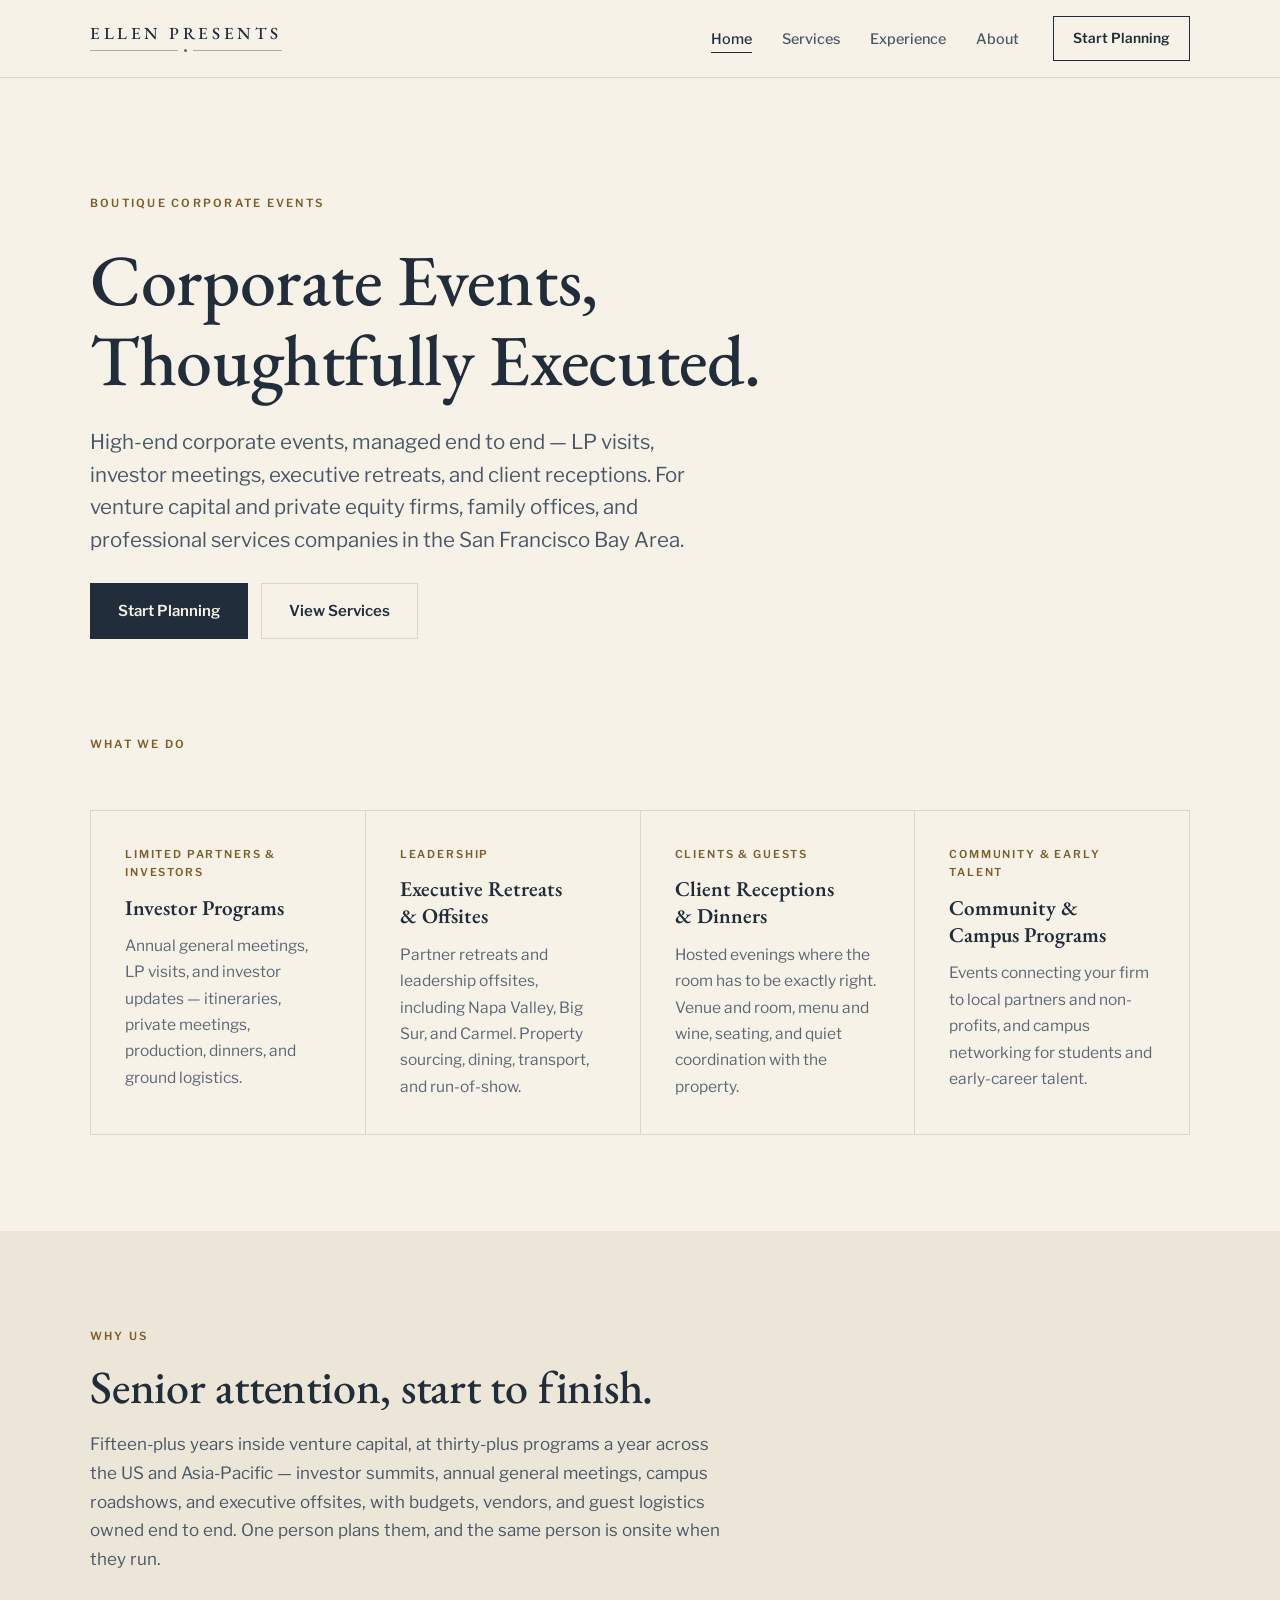
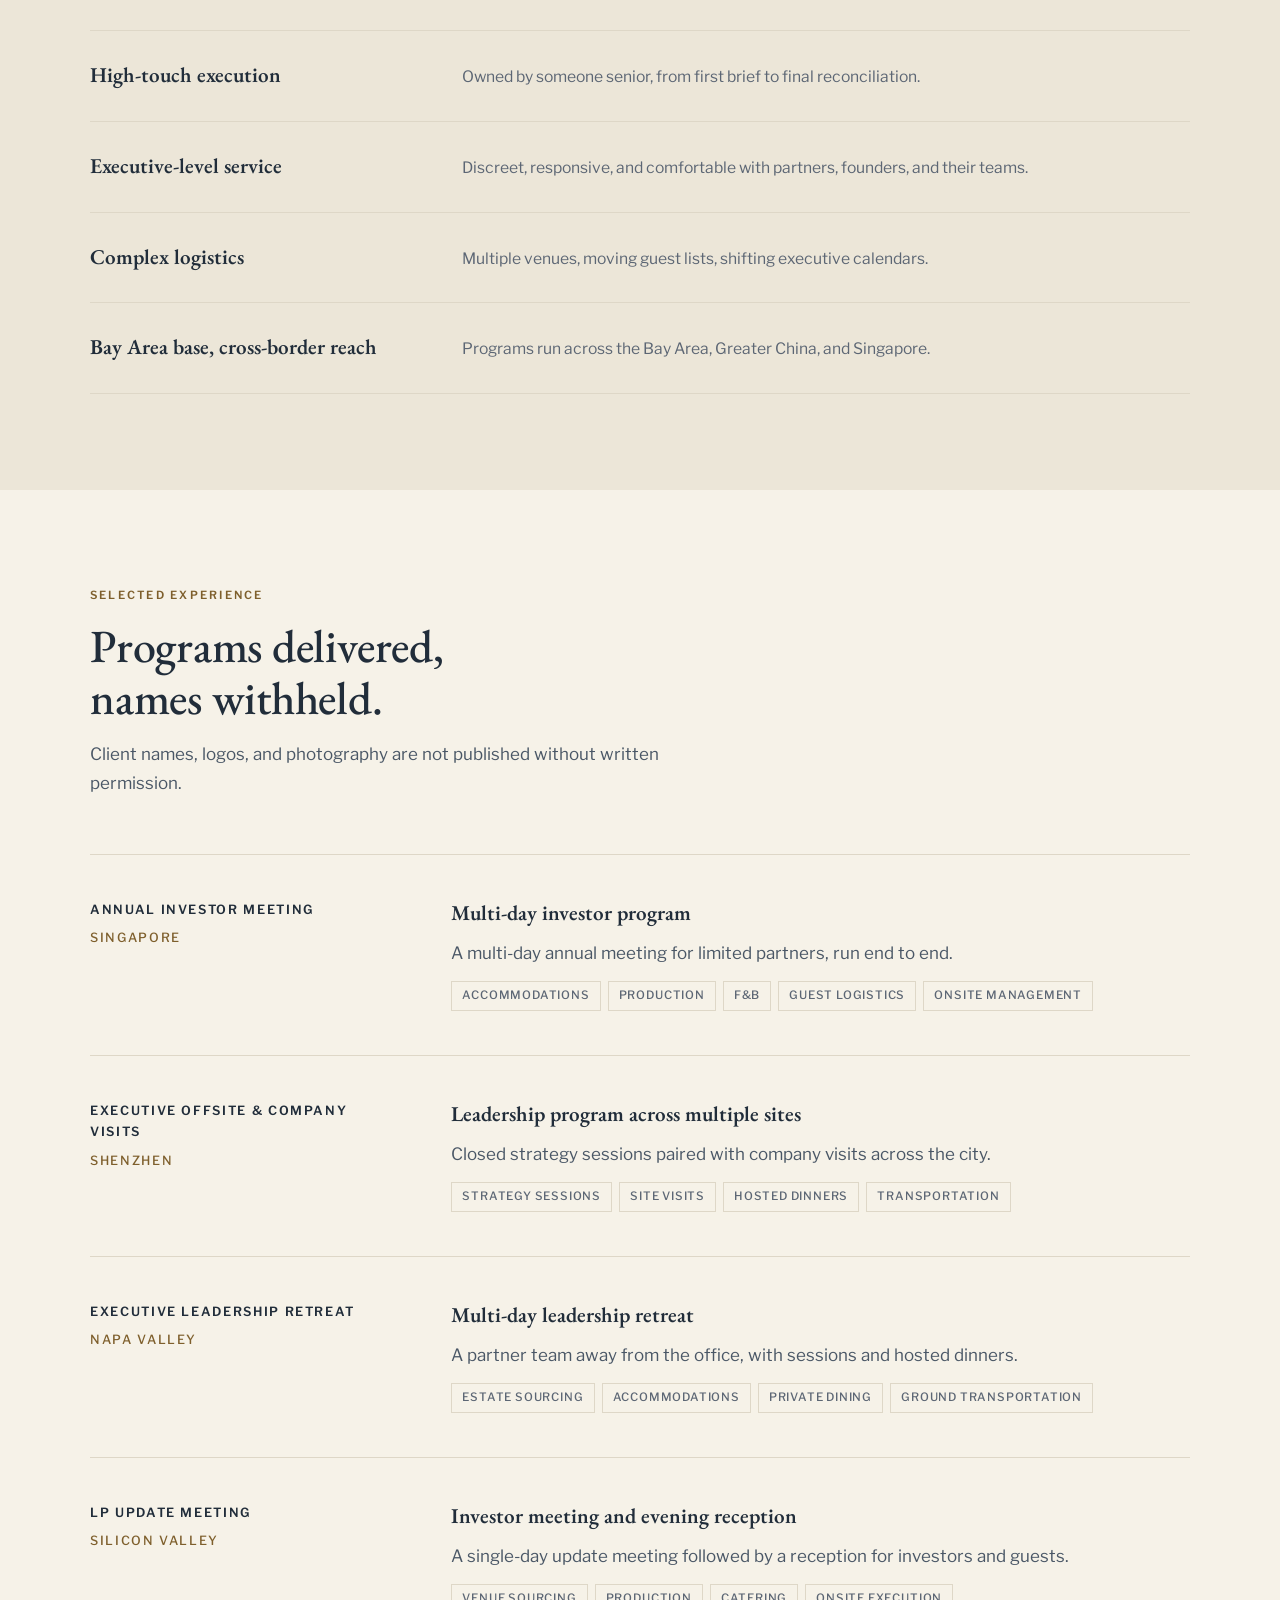
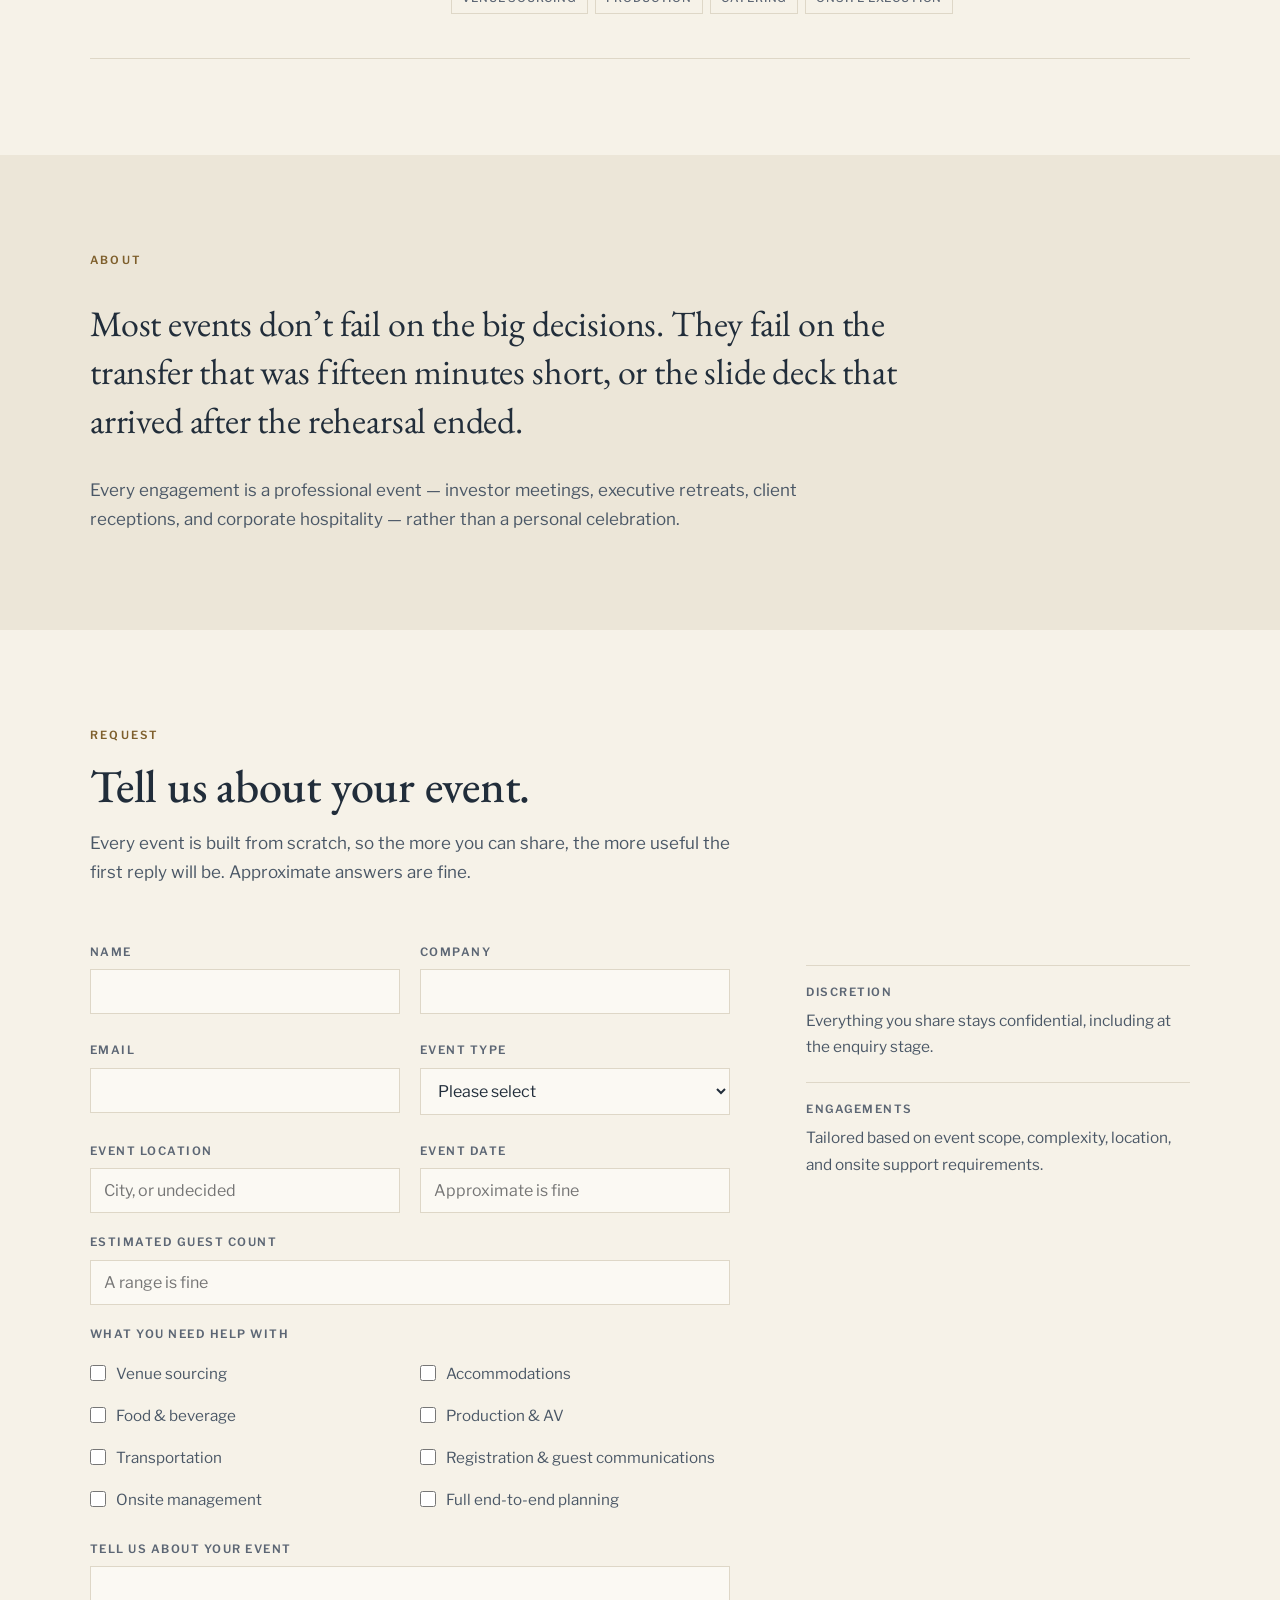
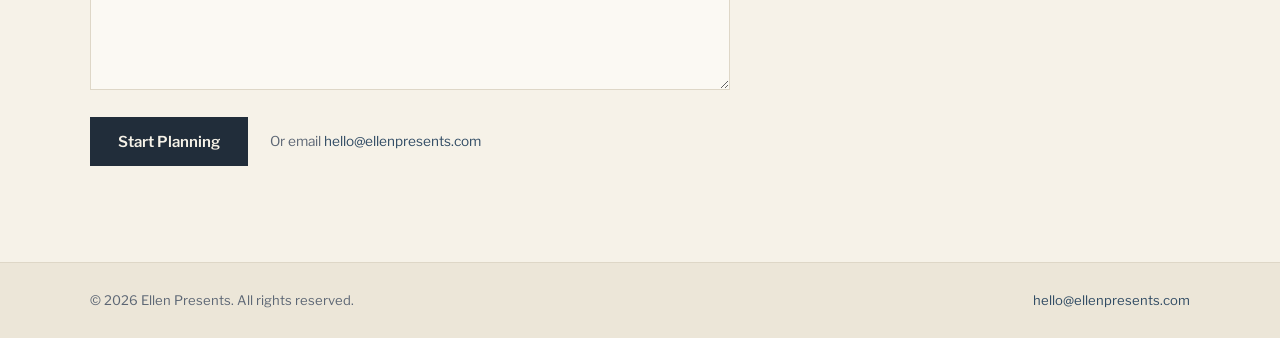
==== index.html @ f6b297d1 "Drop response time and lead time from the enquiry sidebar Both made promises about turnaround that t" ====
<!doctype html>
<html lang="en">
<head>
  <meta charset="utf-8" />
  <meta name="viewport" content="width=device-width, initial-scale=1" />
  <title>Ellen Presents — Boutique Corporate Events in the San Francisco Bay Area</title>
  <meta name="description" content="Boutique corporate event management for venture capital and private equity firms, family offices, and professional services companies in the San Francisco Bay Area. LP visits, investor meetings, executive retreats, and client receptions, managed end to end." />

  <link rel="preconnect" href="https://fonts.googleapis.com" />
  <link rel="preconnect" href="https://fonts.gstatic.com" crossorigin />
  <link rel="stylesheet" href="https://fonts.googleapis.com/css2?family=EB+Garamond:wght@400;500;600&amp;family=Libre+Franklin:wght@400;500;600&amp;display=swap" />
  <link rel="stylesheet" href="assets/css/site.css" />
</head>
<body>
  <a class="skip-link" href="#main">Skip to content</a>

  <header class="site-header">
    <nav class="site-nav" aria-label="Main">
      <a class="brand" href="#top" aria-label="Ellen Presents — top of page">
        <span class="brand-mark">Ellen Presents</span>
        <span class="brand-rule" aria-hidden="true"><i></i><b></b><i></i></span>
      </a>
      <button class="nav-toggle" type="button" aria-expanded="false" aria-controls="nav-menu">Menu</button>
      <div class="nav-menu" id="nav-menu">
        <ul class="nav-links">
          <li><a href="#top">Home</a></li>
          <li><a href="#services">Services</a></li>
          <li><a href="#experience">Experience</a></li>
          <li><a href="#about">About</a></li>
        </ul>
        <a class="nav-cta" href="#request">Start Planning</a>
      </div>
    </nav>
  </header>

  <main id="main">

    <section class="hero" id="top">
      <div class="wrap">
        <div class="hero-inner">
          <p class="eyebrow">Boutique Corporate Events</p>
          <h1><span>Corporate Events,</span><span>Thoughtfully Executed.</span></h1>
          <p class="lede">
            High-end corporate events, managed end to end &mdash; LP visits, investor
            meetings, executive retreats, and client receptions. For venture capital and
            private equity firms, family offices, and professional services companies in
            the San Francisco Bay Area.
          </p>
          <div class="btn-row">
            <a class="btn" href="#request">Start Planning</a>
            <a class="btn btn-ghost" href="#services">View Services</a>
          </div>
        </div>
      </div>
    </section>

    <section class="sec" id="services">
      <div class="wrap">
        <div class="sec-head">
          <p class="eyebrow">What We Do</p>
        </div>
        <div class="svc-grid">
          <article class="svc">
            <span class="fn">Limited Partners &amp; Investors</span>
            <h3>Investor Programs</h3>
            <p>Annual general meetings, LP visits, and investor updates &mdash; itineraries, private meetings, production, dinners, and ground logistics.</p>
          </article>
          <article class="svc">
            <span class="fn">Leadership</span>
            <h3>Executive Retreats &amp; Offsites</h3>
            <p>Partner retreats and leadership offsites, including Napa Valley, Big Sur, and Carmel. Property sourcing, dining, transport, and run-of-show.</p>
          </article>
          <article class="svc">
            <span class="fn">Clients &amp; Guests</span>
            <h3>Client Receptions &amp; Dinners</h3>
            <p>Hosted evenings where the room has to be exactly right. Venue and room, menu and wine, seating, and quiet coordination with the property.</p>
          </article>
          <article class="svc">
            <span class="fn">Community &amp; Early Talent</span>
            <h3>Community &amp; Campus Programs</h3>
            <p>Events connecting your firm to local partners and non-profits, and campus networking for students and early-career talent.</p>
          </article>
        </div>
      </div>
    </section>

    <section class="sec sec-sand2" id="why">
      <div class="wrap">
        <div class="sec-head">
          <p class="eyebrow">Why Us</p>
          <h2>Senior attention, start to finish.</h2>
          <p>
            Fifteen-plus years inside venture capital, at thirty-plus programs a year
            across the US and Asia-Pacific &mdash; investor summits, annual general
            meetings, campus roadshows, and executive offsites, with budgets, vendors,
            and guest logistics owned end to end. One person plans them, and the same
            person is onsite when they run.
          </p>
        </div>
        <div class="rows">
          <div class="row">
            <h3>High-touch execution</h3>
            <p>Owned by someone senior, from first brief to final reconciliation.</p>
          </div>
          <div class="row">
            <h3>Executive-level service</h3>
            <p>Discreet, responsive, and comfortable with partners, founders, and their teams.</p>
          </div>
          <div class="row">
            <h3>Complex logistics</h3>
            <p>Multiple venues, moving guest lists, shifting executive calendars.</p>
          </div>
          <div class="row">
            <h3>Bay Area base, cross-border reach</h3>
            <p>Programs run across the Bay Area, Greater China, and Singapore.</p>
          </div>
        </div>
      </div>
    </section>

    <section class="sec" id="experience">
      <div class="wrap">
        <div class="sec-head">
          <p class="eyebrow">Selected Experience</p>
          <h2>Programs delivered, names withheld.</h2>
          <p>Client names, logos, and photography are not published without written permission.</p>
        </div>
        <div class="cases">
          <article class="case">
            <div class="case-meta"><b>Annual Investor Meeting</b><span>Singapore</span></div>
            <div class="case-body">
              <h3>Multi-day investor program</h3>
              <p>A multi-day annual meeting for limited partners, run end to end.</p>
              <div class="tags">
                <span>Accommodations</span><span>Production</span><span>F&amp;B</span><span>Guest Logistics</span><span>Onsite Management</span>
              </div>
            </div>
          </article>
          <article class="case">
            <div class="case-meta"><b>Executive Offsite &amp; Company Visits</b><span>Shenzhen</span></div>
            <div class="case-body">
              <h3>Leadership program across multiple sites</h3>
              <p>Closed strategy sessions paired with company visits across the city.</p>
              <div class="tags">
                <span>Strategy Sessions</span><span>Site Visits</span><span>Hosted Dinners</span><span>Transportation</span>
              </div>
            </div>
          </article>
          <article class="case">
            <div class="case-meta"><b>Executive Leadership Retreat</b><span>Napa Valley</span></div>
            <div class="case-body">
              <h3>Multi-day leadership retreat</h3>
              <p>A partner team away from the office, with sessions and hosted dinners.</p>
              <div class="tags">
                <span>Estate Sourcing</span><span>Accommodations</span><span>Private Dining</span><span>Ground Transportation</span>
              </div>
            </div>
          </article>
          <article class="case">
            <div class="case-meta"><b>LP Update Meeting</b><span>Silicon Valley</span></div>
            <div class="case-body">
              <h3>Investor meeting and evening reception</h3>
              <p>A single-day update meeting followed by a reception for investors and guests.</p>
              <div class="tags">
                <span>Venue Sourcing</span><span>Production</span><span>Catering</span><span>Onsite Execution</span>
              </div>
            </div>
          </article>
        </div>
      </div>
    </section>

    <section class="sec sec-sand2" id="about">
      <div class="wrap stack" style="gap: 30px;">
        <p class="eyebrow">About</p>
        <p class="pull">
          Most events don&rsquo;t fail on the big decisions. They fail on the transfer that
          was fifteen minutes short, or the slide deck that arrived after the rehearsal ended.
        </p>
        <p class="measure">
          Every engagement is a professional event &mdash; investor meetings, executive
          retreats, client receptions, and corporate hospitality &mdash; rather than a
          personal celebration.
        </p>
      </div>
    </section>

    <section class="sec" id="request">
      <div class="wrap">
        <div class="sec-head">
          <p class="eyebrow">Request</p>
          <h2>Tell us about your event.</h2>
          <p>
            Every event is built from scratch, so the more you can share, the more useful
            the first reply will be. Approximate answers are fine.
          </p>
        </div>
        <div class="form-shell">
          <form id="enquiryForm" novalidate>
            <div class="form-grid">
              <div class="field">
                <label for="name">Name</label>
                <input id="name" name="name" type="text" autocomplete="name" required aria-describedby="err-name" />
                <div class="field-error" id="err-name" data-for="name"></div>
              </div>
              <div class="field">
                <label for="company">Company</label>
                <input id="company" name="company" type="text" autocomplete="organization" />
              </div>
              <div class="field">
                <label for="email">Email</label>
                <input id="email" name="email" type="email" autocomplete="email" required aria-describedby="err-email" />
                <div class="field-error" id="err-email" data-for="email"></div>
              </div>
              <div class="field">
                <label for="eventType">Event type</label>
                <select id="eventType" name="eventType" required aria-describedby="err-eventType">
                  <option value="">Please select</option>
                  <option>Investor program (AGM, LP visit, investor update)</option>
                  <option>Executive retreat or offsite</option>
                  <option>Client reception or dinner</option>
                  <option>Community or campus program</option>
                  <option>Something else</option>
                </select>
                <div class="field-error" id="err-eventType" data-for="eventType"></div>
              </div>
              <div class="field">
                <label for="location">Event location</label>
                <input id="location" name="location" type="text" placeholder="City, or undecided" />
              </div>
              <div class="field">
                <label for="date">Event date</label>
                <input id="date" name="date" type="text" placeholder="Approximate is fine" />
              </div>
              <div class="field full">
                <label for="guests">Estimated guest count</label>
                <input id="guests" name="guests" type="text" placeholder="A range is fine" />
              </div>
              <fieldset class="field full scope">
                <legend>What you need help with</legend>
                <div class="check-grid">
                  <label class="check"><input type="checkbox" name="scope" value="Venue sourcing" /><span>Venue sourcing</span></label>
                  <label class="check"><input type="checkbox" name="scope" value="Accommodations" /><span>Accommodations</span></label>
                  <label class="check"><input type="checkbox" name="scope" value="Food &amp; beverage" /><span>Food &amp; beverage</span></label>
                  <label class="check"><input type="checkbox" name="scope" value="Production &amp; AV" /><span>Production &amp; AV</span></label>
                  <label class="check"><input type="checkbox" name="scope" value="Transportation" /><span>Transportation</span></label>
                  <label class="check"><input type="checkbox" name="scope" value="Registration &amp; guest communications" /><span>Registration &amp; guest communications</span></label>
                  <label class="check"><input type="checkbox" name="scope" value="Onsite management" /><span>Onsite management</span></label>
                  <label class="check"><input type="checkbox" name="scope" value="Full end-to-end planning" /><span>Full end-to-end planning</span></label>
                </div>
              </fieldset>
              <div class="field full">
                <label for="message">Tell us about your event</label>
                <textarea id="message" name="message" required aria-describedby="err-message"></textarea>
                <div class="field-error" id="err-message" data-for="message"></div>
              </div>
              <div class="form-status" id="formStatus" hidden></div>
              <div class="form-foot">
                <button class="btn" type="submit">Start Planning</button>
                <p>Or email <a href="mailto:hello@ellenpresents.com">hello@ellenpresents.com</a></p>
              </div>
            </div>
          </form>

          <aside class="aside">
            <dl>
              <dt>Discretion</dt>
              <dd>Everything you share stays confidential, including at the enquiry stage.</dd>
              <dt>Engagements</dt>
              <dd>Tailored based on event scope, complexity, location, and onsite support requirements.</dd>
            </dl>
          </aside>
        </div>
      </div>
    </section>

  </main>

  <footer class="site-footer">
    <div class="wrap">
      <div class="foot-bot">
        <span>&copy; <span id="year">2026</span> Ellen Presents. All rights reserved.</span>
        <span><a href="mailto:hello@ellenpresents.com">hello@ellenpresents.com</a></span>
      </div>
    </div>
  </footer>

  <script src="assets/js/site.js"></script>
</body>
</html>
---- assets/css/site.css ----
/* ======================================================================
   Ellen Presents — shared stylesheet
   Loaded by every page. Dependency-free apart from the Google Fonts link
   in each page's <head>.
   ====================================================================== */
:root {
  --sand:    #f6f2e8;
  --sand-2:  #ece6d8;
  --line:    #ded7c7;
  --paper:   #fbf9f3;
  --ink:     #212d3a;
  --umber:   #4a5766;
  --muted:   #5c6674;
  --accent:  #2f4a63;
  --accent-2:#46647f;
  --brass:   #7e5f2c;
  --brass-lift: #c9a96a;

  --header-bg:    rgba(246, 242, 232, 0.94);
  --on-ink-soft:  rgba(251, 249, 243, 0.74);
  --on-ink-faint: rgba(251, 249, 243, 0.32);
  --on-ink-rule:  rgba(251, 249, 243, 0.28);
  --focus-ring:   rgba(47, 74, 99, 0.17);
  --pill-shadow:  rgba(33, 45, 58, 0.26);

  --display: "EB Garamond", Georgia, "Palatino Linotype", "Book Antiqua", serif;
  --sans: "Libre Franklin", -apple-system, BlinkMacSystemFont, "Segoe UI", Helvetica, Arial, sans-serif;

  --maxw: 1180px;
  --measure: 66ch;
  --ease: cubic-bezier(0.22, 0.61, 0.24, 1);
}

*, *::before, *::after { box-sizing: border-box; }

html { scroll-behavior: smooth; }
@media (prefers-reduced-motion: reduce) { html { scroll-behavior: auto; } }
/* Clears the sticky header when a nav link jumps to a section. */
section[id] { scroll-margin-top: 84px; }
@media (max-width: 720px) { section[id] { scroll-margin-top: 72px; } }

body {
  margin: 0;
  background: var(--sand);
  color: var(--umber);
  font-family: var(--sans);
  font-size: 17px;
  line-height: 1.7;
  -webkit-font-smoothing: antialiased;
  -moz-osx-font-smoothing: grayscale;
}

h1, h2, h3, h4 {
  font-family: var(--display);
  font-weight: 400;
  color: var(--ink);
  margin: 0;
  text-wrap: balance;
  line-height: 1.12;
  letter-spacing: -0.005em;
}
h1 { font-size: clamp(2.7rem, 6vw, 4.5rem); font-weight: 500; }
h2 { font-size: clamp(1.95rem, 3.6vw, 2.9rem); font-weight: 500; }
h3 { font-size: 1.32rem; font-weight: 600; letter-spacing: 0; line-height: 1.3; }

p { margin: 0; }
a { color: var(--accent); text-decoration: none; }
a:hover { color: var(--accent-2); }

:focus-visible { outline: 2px solid var(--accent); outline-offset: 3px; }

.skip-link {
  position: absolute;
  left: -9999px;
  top: 0;
  z-index: 200;
  background: var(--ink);
  color: var(--paper);
  padding: 12px 18px;
  font-size: 0.9rem;
  font-weight: 600;
}
.skip-link:focus { left: 12px; top: 12px; color: var(--paper); }

.wrap {
  max-width: var(--maxw);
  margin: 0 auto;
  padding: 0 clamp(20px, 4vw, 40px);
}
.stack { display: flex; flex-direction: column; }
.measure { max-width: var(--measure); }

.eyebrow {
  font-family: var(--sans);
  font-size: 0.7rem;
  font-weight: 600;
  letter-spacing: 0.2em;
  text-transform: uppercase;
  color: var(--brass);
}
.lede {
  font-size: clamp(1.08rem, 1.6vw, 1.32rem);
  line-height: 1.6;
  color: var(--umber);
}

/* ---------------------------------------------------------- Header */
.site-header {
  position: sticky;
  top: 0;
  z-index: 60;
  background: var(--header-bg);
  backdrop-filter: blur(12px) saturate(1.3);
  border-bottom: 1px solid var(--line);
}
.site-nav {
  max-width: var(--maxw);
  margin: 0 auto;
  padding: 16px clamp(20px, 4vw, 40px);
  display: flex;
  align-items: center;
  justify-content: space-between;
  gap: 24px;
}
/* Wordmark lockup — the type half of the logo. Swap in the full monogram
   artwork by replacing the two spans with an <img>/<svg>; the sizing here
   is what the header expects. */
.brand { display: flex; flex-direction: column; align-items: stretch; gap: 7px; color: var(--ink); }
.brand:hover { color: var(--ink); }
.brand-mark {
  font-family: var(--display);
  font-size: 1.06rem;
  font-weight: 500;
  letter-spacing: 0.21em;
  text-transform: uppercase;
  line-height: 1;
  white-space: nowrap;
}
.brand-rule { display: flex; align-items: center; gap: 6px; }
.brand-rule i { flex: 1; height: 1px; background: var(--muted); opacity: 0.5; }
.brand-rule b { width: 3px; height: 3px; border-radius: 50%; background: var(--muted); }

.nav-menu { display: flex; align-items: center; gap: clamp(18px, 3vw, 34px); }
.nav-links { display: flex; align-items: center; gap: clamp(14px, 2.4vw, 30px); list-style: none; margin: 0; padding: 0; }
.nav-links a {
  font-family: var(--sans);
  font-size: 0.9rem;
  font-weight: 500;
  color: var(--umber);
  background: none;
  border: 0;
  border-bottom: 1px solid transparent;
  padding: 4px 0;
  cursor: pointer;
}
.nav-links a:hover { color: var(--ink); border-bottom-color: var(--brass); }
.nav-links a[aria-current] { color: var(--ink); border-bottom-color: var(--ink); }

.nav-cta {
  font-family: var(--sans);
  font-size: 0.86rem;
  font-weight: 600;
  padding: 10px 19px;
  border: 1px solid var(--ink);
  color: var(--ink);
  background: none;
  cursor: pointer;
  transition: background 0.2s var(--ease), color 0.2s var(--ease);
}
.nav-cta:hover { background: var(--ink); color: var(--sand); }
.nav-cta[aria-current] { background: var(--ink); color: var(--sand); }

.nav-toggle {
  display: none;
  font-family: var(--sans);
  font-size: 0.78rem;
  font-weight: 600;
  letter-spacing: 0.1em;
  text-transform: uppercase;
  color: var(--ink);
  background: none;
  border: 1px solid var(--line);
  padding: 9px 13px;
  cursor: pointer;
}

/* ---------------------------------------------------------- Buttons */
.btn {
  display: inline-flex;
  align-items: center;
  gap: 9px;
  font-family: var(--sans);
  font-size: 0.94rem;
  font-weight: 600;
  padding: 14px 27px;
  border: 1px solid var(--ink);
  background: var(--ink);
  color: var(--sand);
  cursor: pointer;
  transition: background 0.2s var(--ease), border-color 0.2s var(--ease), color 0.2s var(--ease);
}
.btn:hover { background: var(--accent); border-color: var(--accent); color: var(--paper); }
.btn-ghost { background: none; color: var(--ink); border-color: var(--line); }
.btn-ghost:hover { background: none; color: var(--accent); border-color: var(--accent); }
.btn-row { display: flex; flex-wrap: wrap; gap: 13px; }

.arrow {
  display: inline-flex;
  align-items: center;
  gap: 8px;
  font-size: 0.84rem;
  font-weight: 600;
  letter-spacing: 0.1em;
  text-transform: uppercase;
  color: var(--accent);
  background: none;
  border: 0;
  padding: 0;
  cursor: pointer;
  font-family: var(--sans);
}
.arrow i { font-style: normal; transition: transform 0.2s var(--ease); }
.arrow:hover i { transform: translateX(5px); }

/* ---------------------------------------------------------- Sections */
.sec { padding: clamp(58px, 7.5vw, 104px) 0; }
.sec-sand2 { background: var(--sand-2); }
.sec-ink { background: var(--ink); }
.sec-ink h2, .sec-ink h3 { color: var(--paper); }
.sec-ink p { color: var(--on-ink-soft); }
.sec-ink .eyebrow { color: var(--brass-lift); }
.sec-ink .btn { background: var(--paper); border-color: var(--paper); color: var(--ink); }
.sec-ink .btn:hover { background: var(--brass-lift); border-color: var(--brass-lift); }
.sec-ink .btn-ghost { background: none; color: var(--paper); border-color: var(--on-ink-faint); }
.sec-ink .btn-ghost:hover { border-color: var(--paper); color: var(--paper); }

.narrow { display: flex; flex-direction: column; gap: 22px; max-width: 640px; }

.sec-head { display: flex; flex-direction: column; gap: 16px; max-width: 640px; margin-bottom: clamp(34px, 4.5vw, 56px); }

/* ---------------------------------------------------------- Hero */
.hero { padding: clamp(60px, 9vw, 122px) 0 0; }
.hero-inner { display: flex; flex-direction: column; gap: 26px; max-width: 880px; }
.hero h1 span { display: block; }
.hero .lede { max-width: 620px; }

/* ---------------------------------------------------------- Services */
.svc-grid {
  display: grid;
  grid-template-columns: repeat(auto-fit, minmax(268px, 1fr));
  border-top: 1px solid var(--line);
  border-left: 1px solid var(--line);
}
.svc {
  border-right: 1px solid var(--line);
  border-bottom: 1px solid var(--line);
  padding: clamp(24px, 3vw, 34px);
  display: flex;
  flex-direction: column;
  gap: 12px;
  transition: background 0.25s var(--ease);
}
.svc:hover { background: var(--paper); }
/* The tag names the internal function the event serves — it carries
   information, which a decorative 01/02/03 would not. */
.svc .fn {
  font-size: 0.68rem;
  font-weight: 600;
  letter-spacing: 0.17em;
  text-transform: uppercase;
  color: var(--brass);
}
.svc p { font-size: 0.97rem; color: var(--muted); }

/* ---------------------------------------------------------- Value rows */
.rows { border-top: 1px solid var(--line); }
.row {
  display: grid;
  grid-template-columns: minmax(0, 0.44fr) minmax(0, 1fr);
  gap: clamp(14px, 4vw, 54px);
  padding: clamp(22px, 3vw, 30px) 0;
  border-bottom: 1px solid var(--line);
  align-items: baseline;
}
.row p { font-size: 0.98rem; color: var(--muted); }

/* ---------------------------------------------------------- Cases */
.cases { border-top: 1px solid var(--line); }
.case {
  display: grid;
  grid-template-columns: minmax(0, 0.42fr) minmax(0, 1fr);
  gap: clamp(16px, 4vw, 54px);
  padding: clamp(26px, 3.6vw, 44px) 0;
  border-bottom: 1px solid var(--line);
}
.case-meta { display: flex; flex-direction: column; gap: 7px; }
.case-meta b {
  font-family: var(--sans);
  font-size: 0.79rem;
  font-weight: 600;
  letter-spacing: 0.13em;
  text-transform: uppercase;
  color: var(--ink);
}
.case-meta span {
  font-size: 0.79rem;
  font-weight: 500;
  letter-spacing: 0.13em;
  text-transform: uppercase;
  color: var(--brass);
}
.case-body { display: flex; flex-direction: column; gap: 13px; }
.tags { display: flex; flex-wrap: wrap; gap: 7px; }
.tags span {
  font-size: 0.72rem;
  font-weight: 500;
  letter-spacing: 0.07em;
  text-transform: uppercase;
  color: var(--muted);
  border: 1px solid var(--line);
  padding: 4px 10px;
}

.note {
  border-left: 2px solid var(--brass);
  padding: 4px 0 4px 20px;
  font-size: 0.97rem;
  color: var(--muted);
  max-width: var(--measure);
}

.pull {
  font-family: var(--display);
  font-size: clamp(1.5rem, 3vw, 2.25rem);
  line-height: 1.36;
  letter-spacing: -0.005em;
  color: var(--ink);
  max-width: 860px;
}

/* ---------------------------------------------------------- Form */
.form-shell {
  display: grid;
  grid-template-columns: minmax(0, 1.25fr) minmax(0, 0.75fr);
  gap: clamp(34px, 6vw, 78px);
  align-items: start;
}
.form-grid { display: grid; grid-template-columns: repeat(2, minmax(0, 1fr)); gap: 20px; }
.field { display: flex; flex-direction: column; gap: 7px; }
.field.full { grid-column: 1 / -1; }
label {
  font-size: 0.72rem;
  font-weight: 600;
  letter-spacing: 0.13em;
  text-transform: uppercase;
  color: var(--muted);
}
input, select, textarea {
  font-family: var(--sans);
  font-size: 1rem;
  color: var(--ink);
  background: var(--paper);
  border: 1px solid var(--line);
  padding: 12px 13px;
  width: 100%;
  transition: border-color 0.2s var(--ease), box-shadow 0.2s var(--ease);
}
input:hover, select:hover, textarea:hover { border-color: var(--muted); }
input:focus, select:focus, textarea:focus {
  outline: none;
  border-color: var(--accent);
  box-shadow: 0 0 0 3px var(--focus-ring);
}
textarea { resize: vertical; min-height: 124px; }
.scope { border: 0; padding: 0; margin: 0; min-width: 0; }
.scope legend {
  padding: 0;
  font-size: 0.72rem;
  font-weight: 600;
  letter-spacing: 0.13em;
  text-transform: uppercase;
  color: var(--muted);
  margin-bottom: 10px;
}
.check-grid {
  display: grid;
  grid-template-columns: repeat(auto-fit, minmax(220px, 1fr));
  gap: 2px 20px;
}
.check {
  display: flex;
  align-items: flex-start;
  gap: 10px;
  padding: 7px 0;
  font-size: 0.95rem;
  font-weight: 400;
  letter-spacing: 0;
  text-transform: none;
  color: var(--umber);
  cursor: pointer;
}
.check input {
  width: 16px;
  height: 16px;
  margin: 4px 0 0;
  flex: none;
  accent-color: var(--accent);
  cursor: pointer;
}
.check:hover { color: var(--ink); }

.form-foot { grid-column: 1 / -1; display: flex; flex-wrap: wrap; align-items: center; gap: 16px 22px; }
.form-foot p { font-size: 0.85rem; color: var(--muted); }
.form-status {
  grid-column: 1 / -1;
  border-left: 2px solid var(--accent);
  transition: border-color 0.2s var(--ease);
  background: var(--sand-2);
  padding: 14px 17px;
  font-size: 0.93rem;
  color: var(--umber);
}
.field-error {
  font-size: 0.82rem;
  font-weight: 400;
  letter-spacing: 0;
  text-transform: none;
  color: #8c2f22;
  min-height: 0;
}
input[aria-invalid="true"], select[aria-invalid="true"], textarea[aria-invalid="true"] {
  border-color: #8c2f22;
}

.form-status.is-error { border-left-color: var(--brass); }

.aside dl { margin: 0; display: flex; flex-direction: column; }
.aside dt {
  font-size: 0.71rem;
  font-weight: 600;
  letter-spacing: 0.13em;
  text-transform: uppercase;
  color: var(--muted);
  border-top: 1px solid var(--line);
  padding-top: 17px;
  margin-top: 22px;
}
.aside dd { margin: 6px 0 0; font-size: 0.96rem; color: var(--umber); }

/* ---------------------------------------------------------- Footer */
.site-footer { background: var(--sand-2); border-top: 1px solid var(--line); }
.foot-bot {
  padding: 26px 0;
  display: flex;
  flex-wrap: wrap;
  justify-content: space-between;
  gap: 10px;
  font-size: 0.82rem;
  color: var(--muted);
}

/* ---------------------------------------------------------- Responsive */
@media (max-width: 900px) {
  .form-shell, .row, .case { grid-template-columns: 1fr; }
  .row, .case { gap: 12px; }
}
@media (max-width: 720px) {
  body { font-size: 16.5px; }
  .site-nav { flex-wrap: wrap; }
  .nav-toggle { display: block; }
  .nav-menu {
    display: none;
    order: 3;
    width: 100%;
    flex-direction: column;
    align-items: flex-start;
    gap: 0;
    margin-top: 12px;
    border-top: 1px solid var(--line);
  }
  .nav-menu.is-open { display: flex; }
  .nav-links { flex-direction: column; align-items: stretch; gap: 0; width: 100%; }
  .nav-links li { border-bottom: 1px solid var(--line); }
  .nav-links a { display: block; width: 100%; padding: 13px 0; border-bottom: 0; }
  .nav-cta { margin: 16px 0; }
  .form-grid { grid-template-columns: 1fr; }
}
@media (max-width: 520px) {
  .btn { width: 100%; justify-content: center; }
}
@media (prefers-reduced-motion: reduce) {
  *, *::before, *::after { transition-duration: 0.01ms !important; }
}
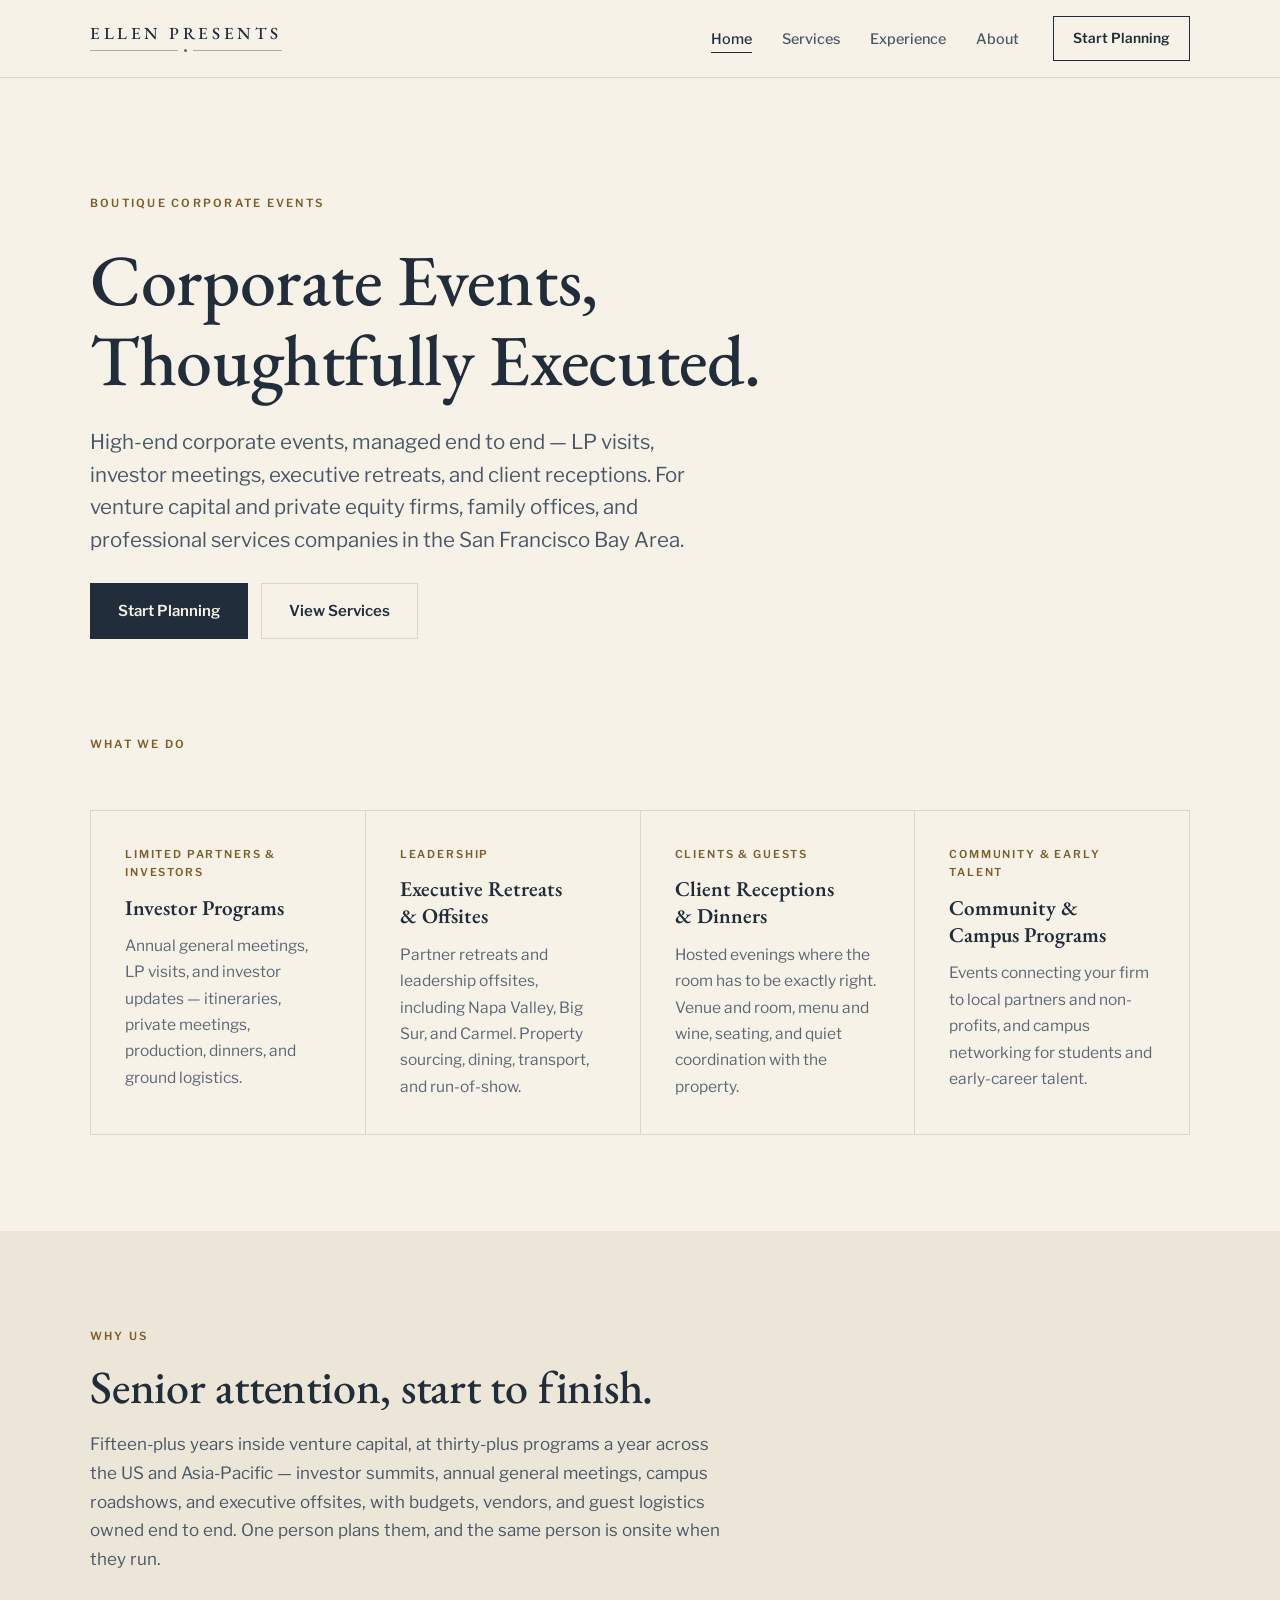
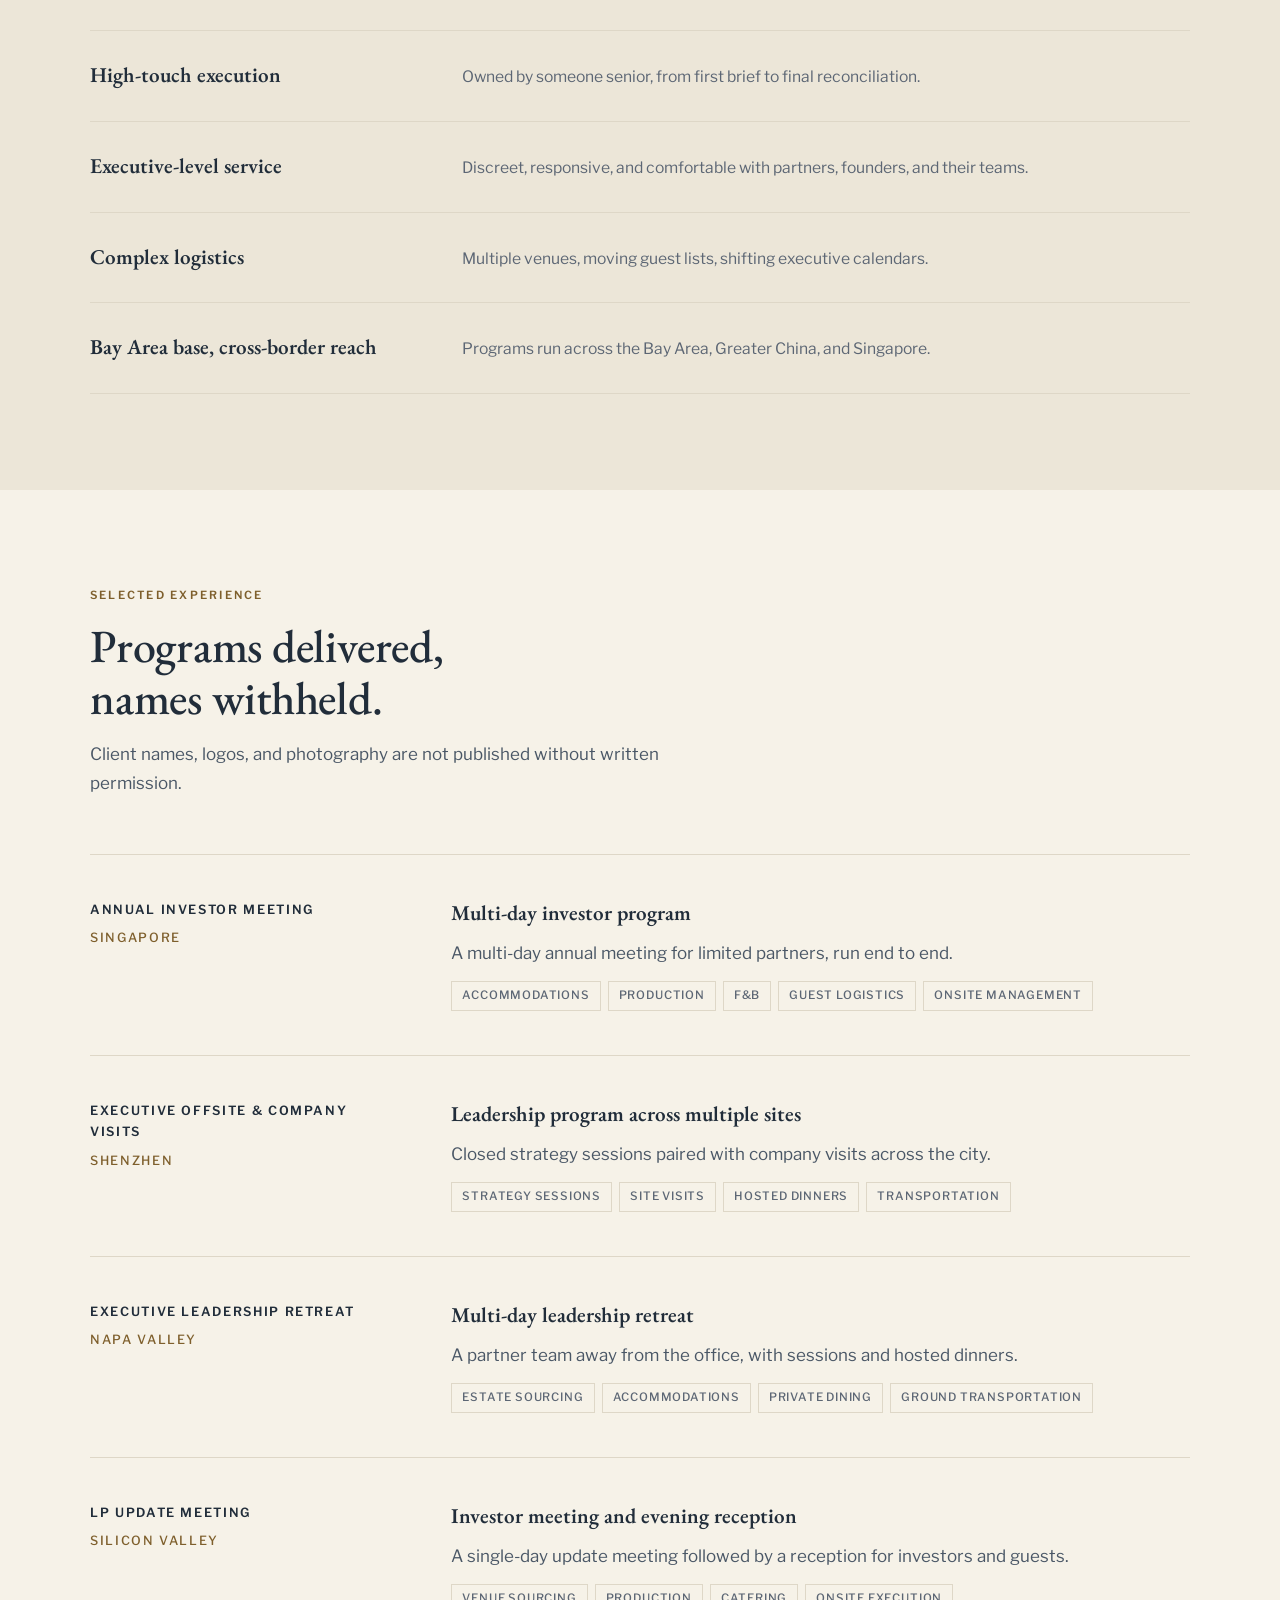
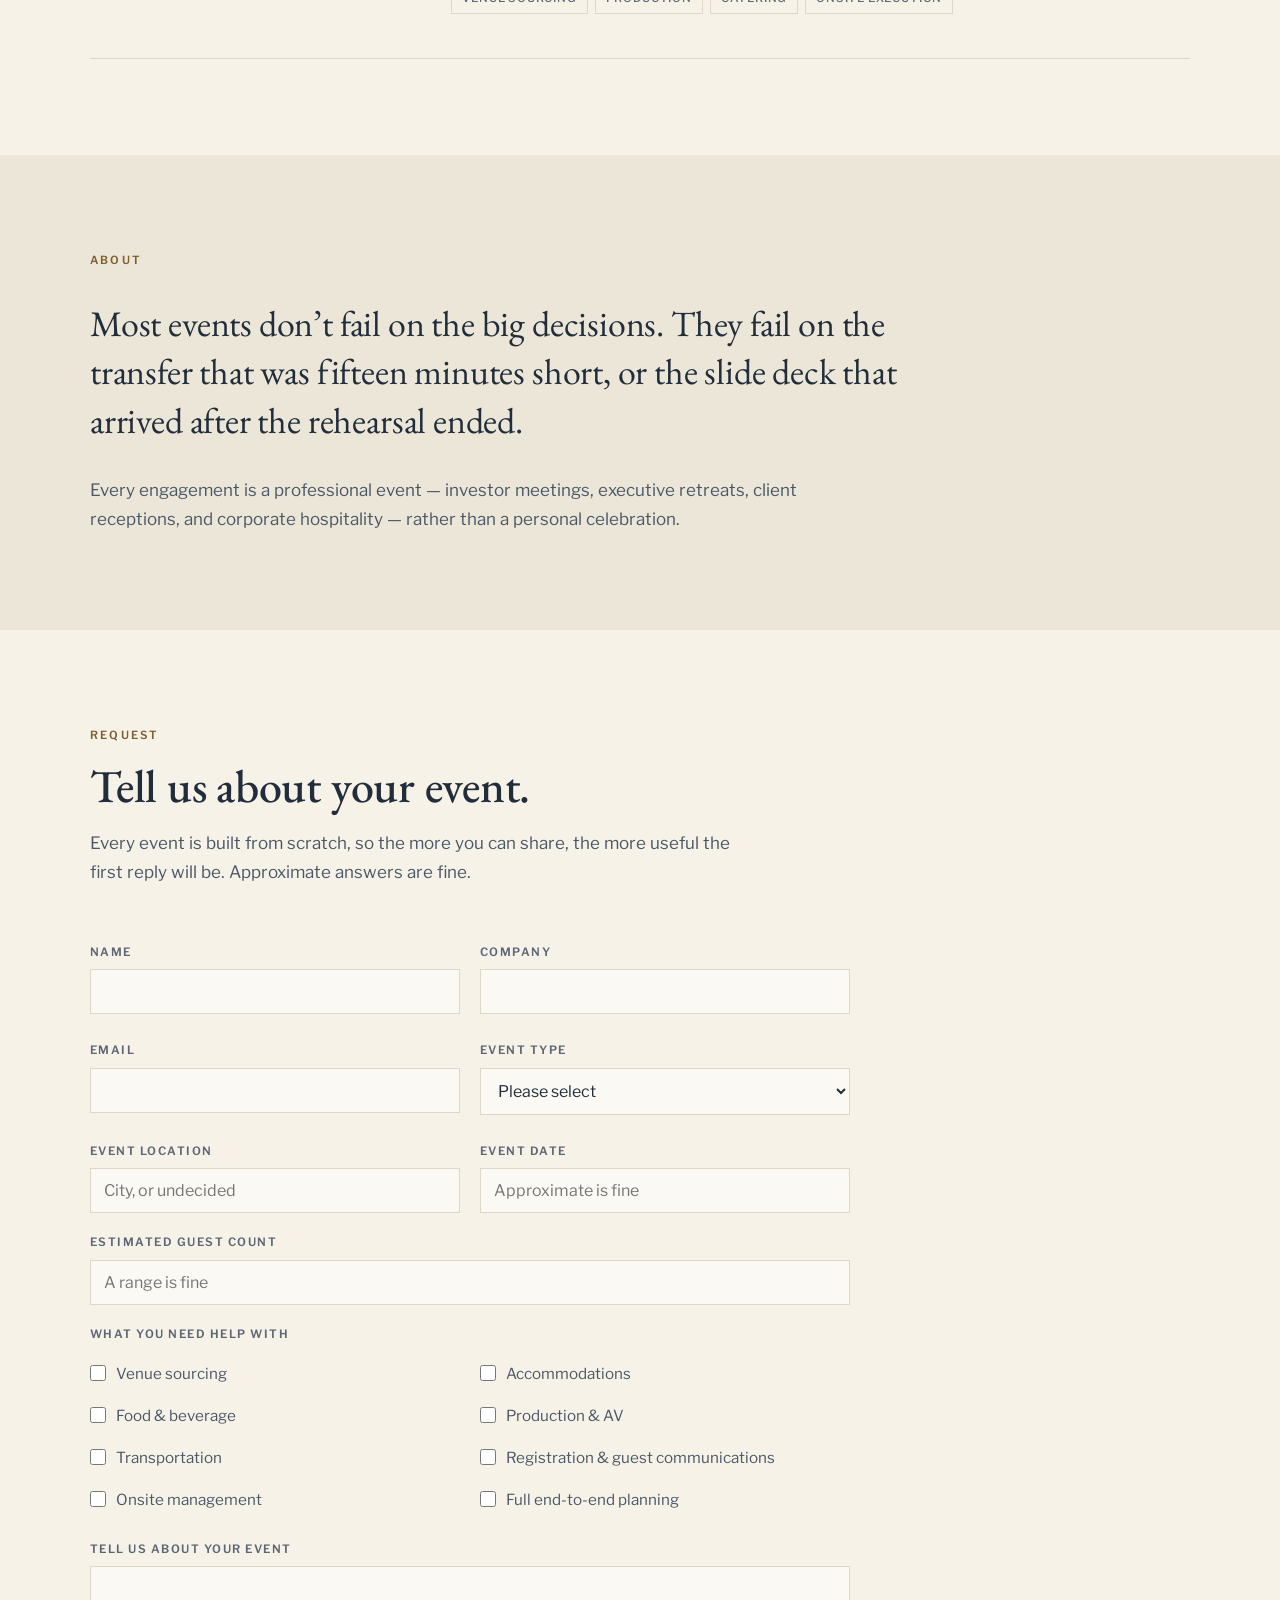
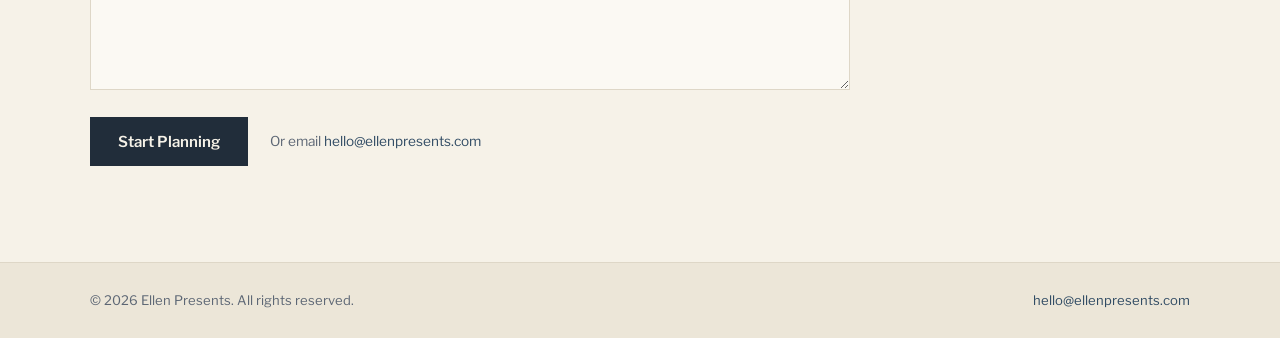
==== commit 717fe30f: "Remove the enquiry form sidebar Discretion and Engagements were the last two entries; with them gone" ====
--- a/index.html
+++ b/index.html
@@ -262,14 +262,6 @@
             </div>
           </form>
 
-          <aside class="aside">
-            <dl>
-              <dt>Discretion</dt>
-              <dd>Everything you share stays confidential, including at the enquiry stage.</dd>
-              <dt>Engagements</dt>
-              <dd>Tailored based on event scope, complexity, location, and onsite support requirements.</dd>
-            </dl>
-          </aside>
         </div>
       </div>
     </section>
--- a/assets/css/site.css
+++ b/assets/css/site.css
@@ -339,12 +339,9 @@
 }
 
 /* ---------------------------------------------------------- Form */
-.form-shell {
-  display: grid;
-  grid-template-columns: minmax(0, 1.25fr) minmax(0, 0.75fr);
-  gap: clamp(34px, 6vw, 78px);
-  align-items: start;
-}
+/* The form stands alone now. Capped so inputs stay a comfortable width
+   instead of stretching the full page. */
+.form-shell { max-width: 760px; }
 .form-grid { display: grid; grid-template-columns: repeat(2, minmax(0, 1fr)); gap: 20px; }
 .field { display: flex; flex-direction: column; gap: 7px; }
 .field.full { grid-column: 1 / -1; }
@@ -384,7 +381,9 @@
 }
 .check-grid {
   display: grid;
-  grid-template-columns: repeat(auto-fit, minmax(220px, 1fr));
+  /* 260px keeps this at two columns inside the capped form, matching the
+     field grid above; 220px let it break into three ragged ones. */
+  grid-template-columns: repeat(auto-fit, minmax(260px, 1fr));
   gap: 2px 20px;
 }
 .check {
@@ -434,19 +433,6 @@
 
 .form-status.is-error { border-left-color: var(--brass); }
 
-.aside dl { margin: 0; display: flex; flex-direction: column; }
-.aside dt {
-  font-size: 0.71rem;
-  font-weight: 600;
-  letter-spacing: 0.13em;
-  text-transform: uppercase;
-  color: var(--muted);
-  border-top: 1px solid var(--line);
-  padding-top: 17px;
-  margin-top: 22px;
-}
-.aside dd { margin: 6px 0 0; font-size: 0.96rem; color: var(--umber); }
-
 /* ---------------------------------------------------------- Footer */
 .site-footer { background: var(--sand-2); border-top: 1px solid var(--line); }
 .foot-bot {
@@ -461,7 +447,7 @@
 
 /* ---------------------------------------------------------- Responsive */
 @media (max-width: 900px) {
-  .form-shell, .row, .case { grid-template-columns: 1fr; }
+  .row, .case { grid-template-columns: 1fr; }
   .row, .case { gap: 12px; }
 }
 @media (max-width: 720px) {
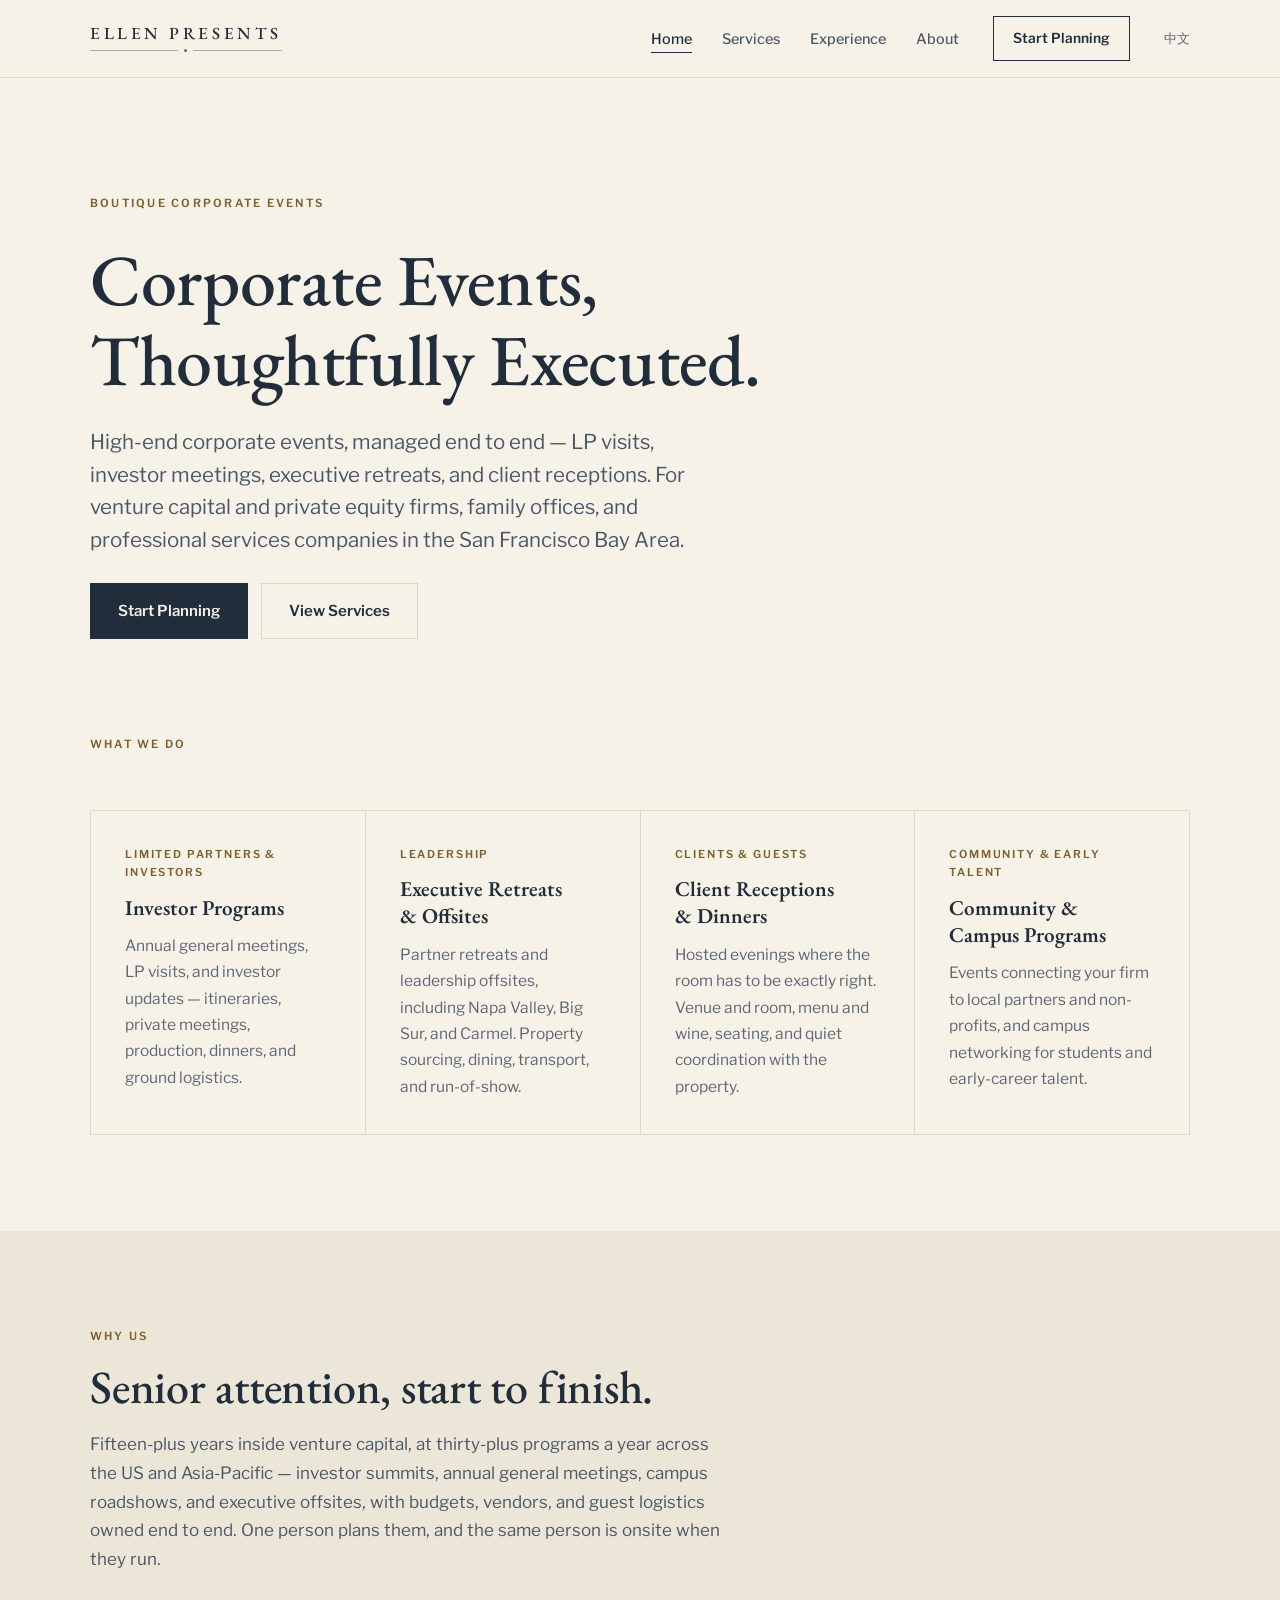
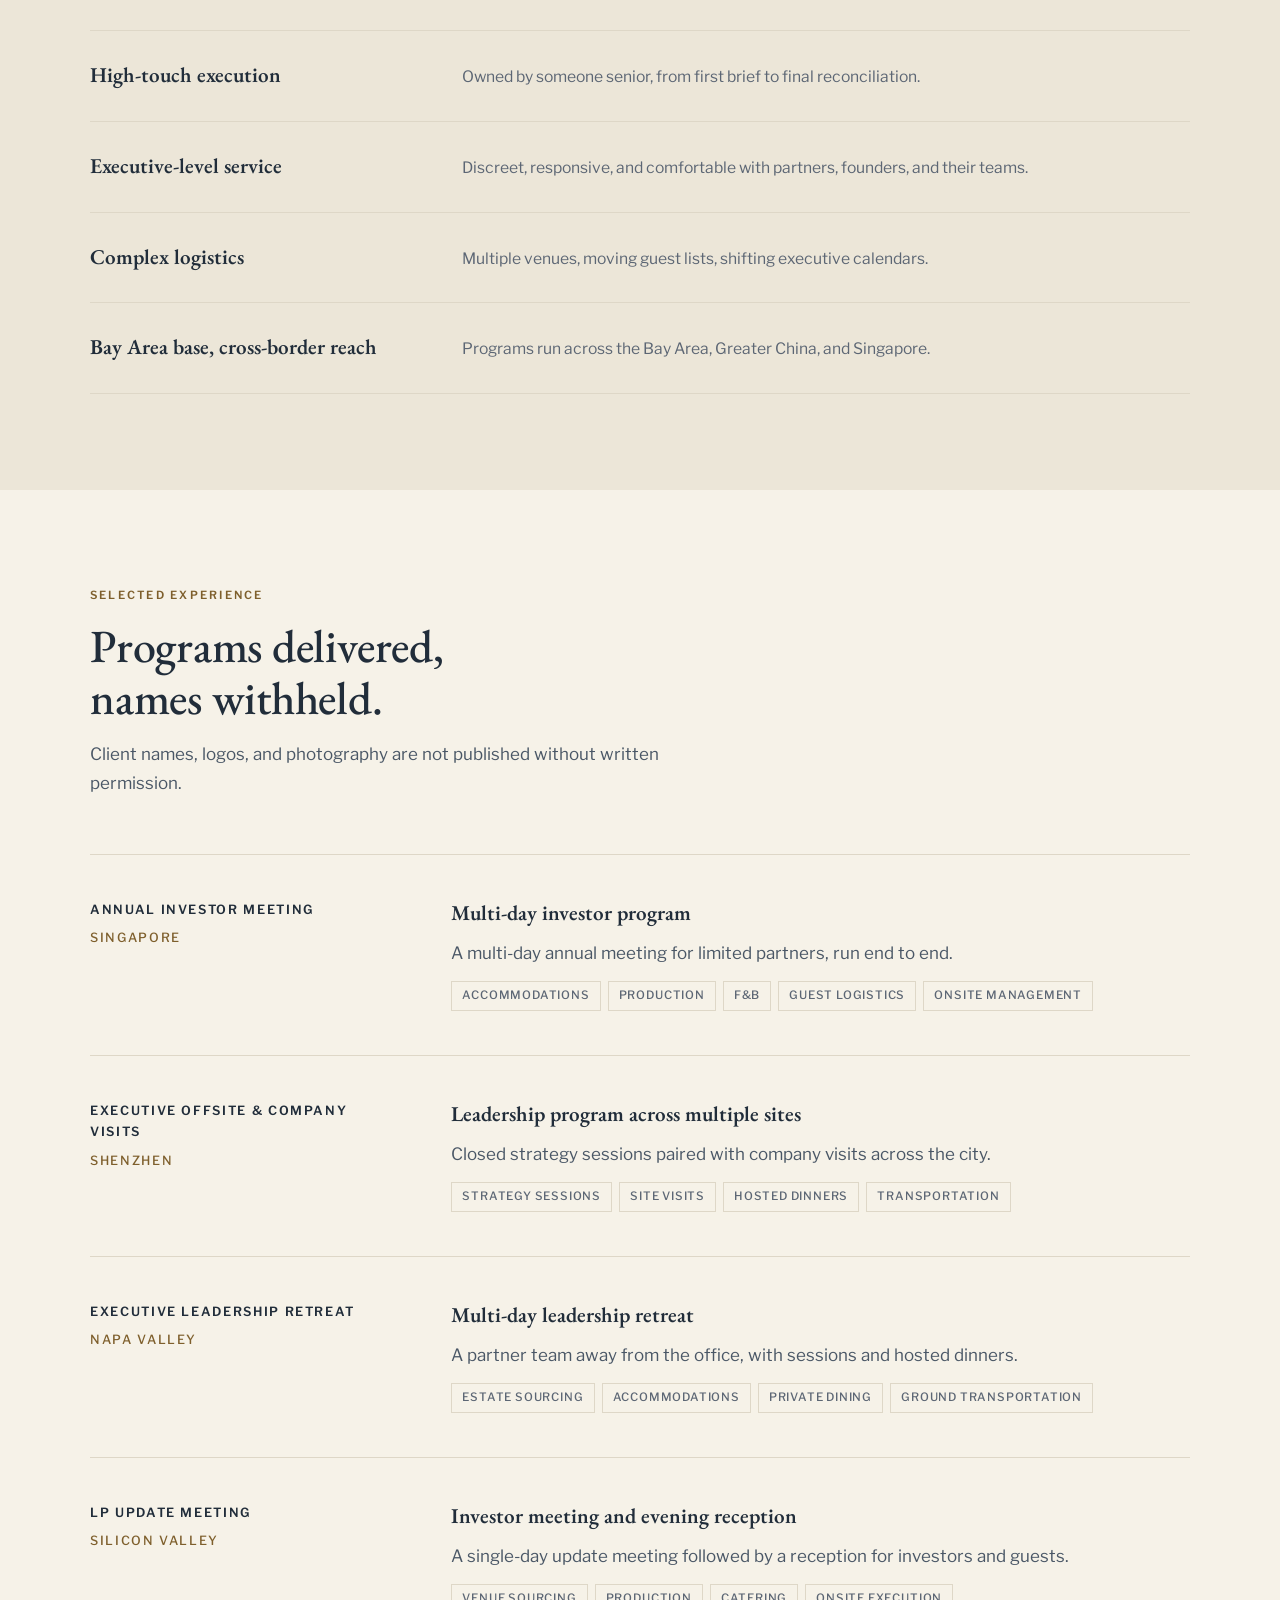
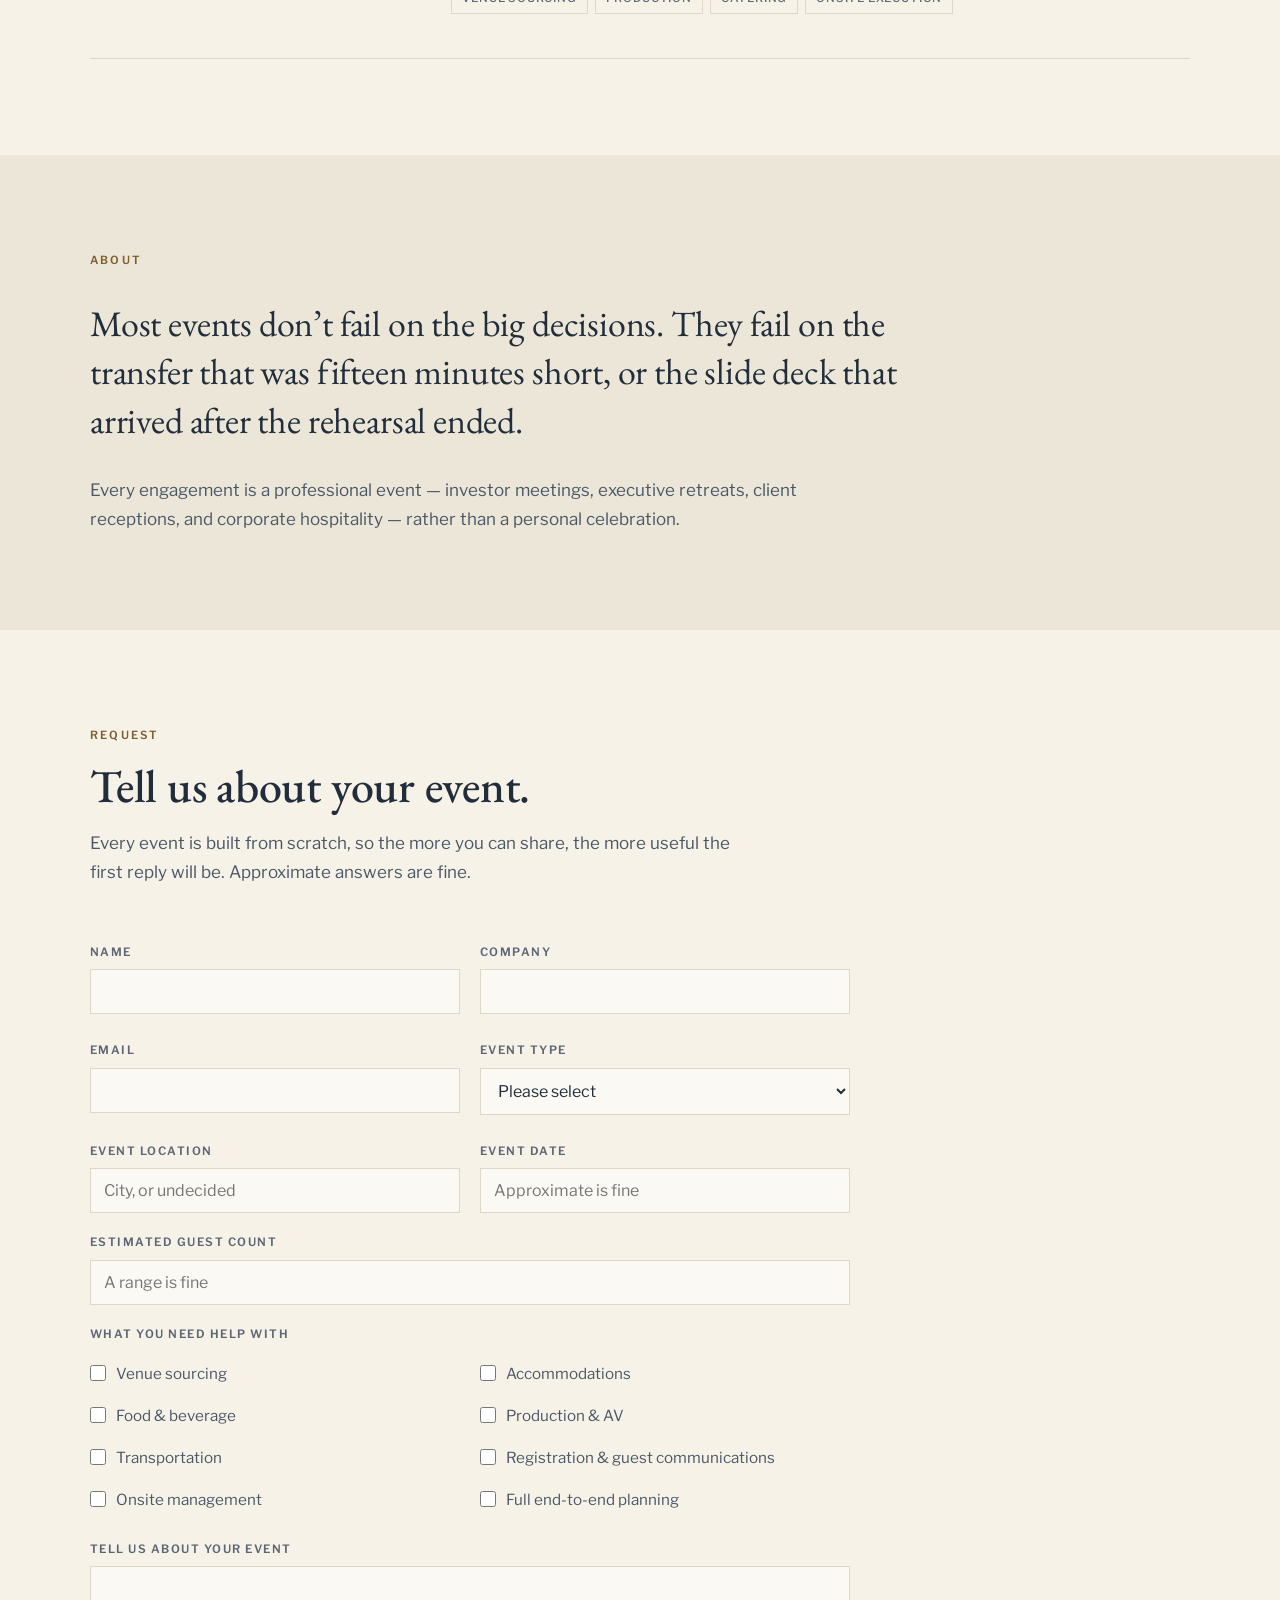
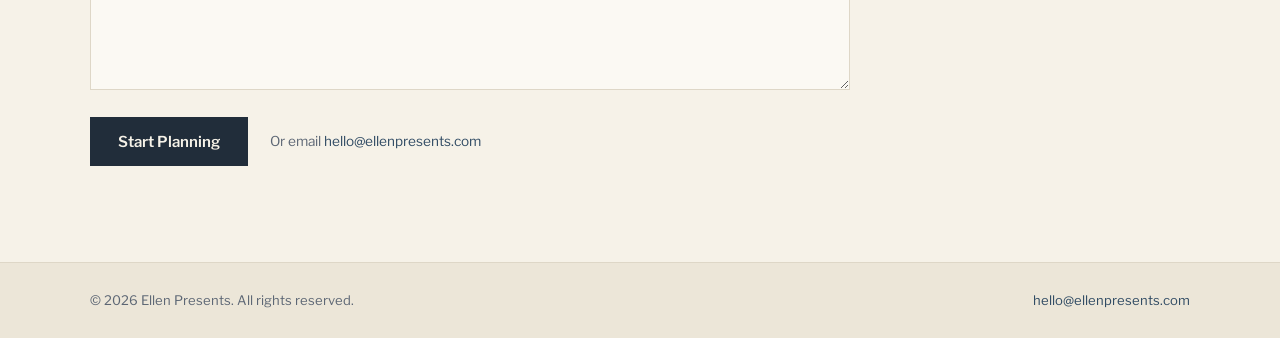
==== commit de764f2b: "Add a Chinese version at /zh/ A 中文 link at the end of the navigation leads to zh/index.html, and an " ====
--- a/index.html
+++ b/index.html
@@ -5,6 +5,9 @@
   <meta name="viewport" content="width=device-width, initial-scale=1" />
   <title>Ellen Presents — Boutique Corporate Events in the San Francisco Bay Area</title>
   <meta name="description" content="Boutique corporate event management for venture capital and private equity firms, family offices, and professional services companies in the San Francisco Bay Area. LP visits, investor meetings, executive retreats, and client receptions, managed end to end." />
+  <link rel="alternate" hreflang="en" href="https://ellenpresents.com/" />
+  <link rel="alternate" hreflang="zh-Hans" href="https://ellenpresents.com/zh/" />
+  <link rel="alternate" hreflang="x-default" href="https://ellenpresents.com/" />
 
   <link rel="preconnect" href="https://fonts.googleapis.com" />
   <link rel="preconnect" href="https://fonts.gstatic.com" crossorigin />
@@ -29,6 +32,7 @@
           <li><a href="#about">About</a></li>
         </ul>
         <a class="nav-cta" href="#request">Start Planning</a>
+        <a class="nav-lang" href="zh/" hreflang="zh-Hans" lang="zh-Hans">中文</a>
       </div>
     </nav>
   </header>
--- a/assets/css/site.css
+++ b/assets/css/site.css
@@ -33,6 +33,45 @@
 
 *, *::before, *::after { box-sizing: border-box; }
 
+/* ----------------------------------------------------- Chinese typography
+   The Latin faces carry no CJK glyphs, and the tracking the Latin setting
+   relies on works against Chinese: negative tracking on headings, wide
+   tracking on uppercase labels, and a 1.12 heading leading that is too tight
+   once glyphs fill their em box. Overridden per-token so every component
+   inherits the change. */
+html[lang|="zh"] {
+  --display: "Noto Serif SC", "Songti SC", STSong, "SimSun", serif;
+  --sans: "PingFang SC", "Hiragino Sans GB", "Microsoft YaHei", "Noto Sans SC", sans-serif;
+}
+html[lang|="zh"] h1,
+html[lang|="zh"] h2,
+html[lang|="zh"] h3,
+html[lang|="zh"] h4 {
+  letter-spacing: 0;
+  line-height: 1.32;
+}
+/* CJK glyphs read larger than Latin at the same size, so the display scale
+   comes down rather than across. */
+html[lang|="zh"] h1 { font-size: clamp(2.1rem, 4.4vw, 3.3rem); }
+html[lang|="zh"] h2 { font-size: clamp(1.6rem, 2.9vw, 2.3rem); }
+html[lang|="zh"] h3 { font-size: 1.2rem; }
+html[lang|="zh"] .pull { font-size: clamp(1.3rem, 2.4vw, 1.85rem); line-height: 1.6; letter-spacing: 0; }
+html[lang|="zh"] .lede { font-size: clamp(1.02rem, 1.4vw, 1.18rem); line-height: 1.8; }
+html[lang|="zh"] body { line-height: 1.85; }
+/* Uppercase does nothing to CJK, and 0.2em tracking pulls the characters
+   apart; enough is kept to still read as a label. */
+html[lang|="zh"] .eyebrow,
+html[lang|="zh"] .svc .fn,
+html[lang|="zh"] .case-meta b,
+html[lang|="zh"] .case-meta span,
+html[lang|="zh"] label,
+html[lang|="zh"] .scope legend,
+html[lang|="zh"] .tags span { letter-spacing: 0.08em; }
+/* The wordmark stays Latin on both versions. */
+html[lang|="zh"] .brand-mark { font-family: "EB Garamond", Georgia, serif; letter-spacing: 0.21em; }
+
+
+
 html { scroll-behavior: smooth; }
 @media (prefers-reduced-motion: reduce) { html { scroll-behavior: auto; } }
 /* Clears the sticky header when a nav link jumps to a section. */
@@ -169,6 +208,17 @@
 }
 .nav-cta:hover { background: var(--ink); color: var(--sand); }
 .nav-cta[aria-current] { background: var(--ink); color: var(--sand); }
+
+.nav-lang {
+  font-family: var(--sans);
+  font-size: 0.82rem;
+  font-weight: 500;
+  color: var(--muted);
+  padding: 4px 0;
+  border-bottom: 1px solid transparent;
+  white-space: nowrap;
+}
+.nav-lang:hover { color: var(--ink); border-bottom-color: var(--brass); }
 
 .nav-toggle {
   display: none;
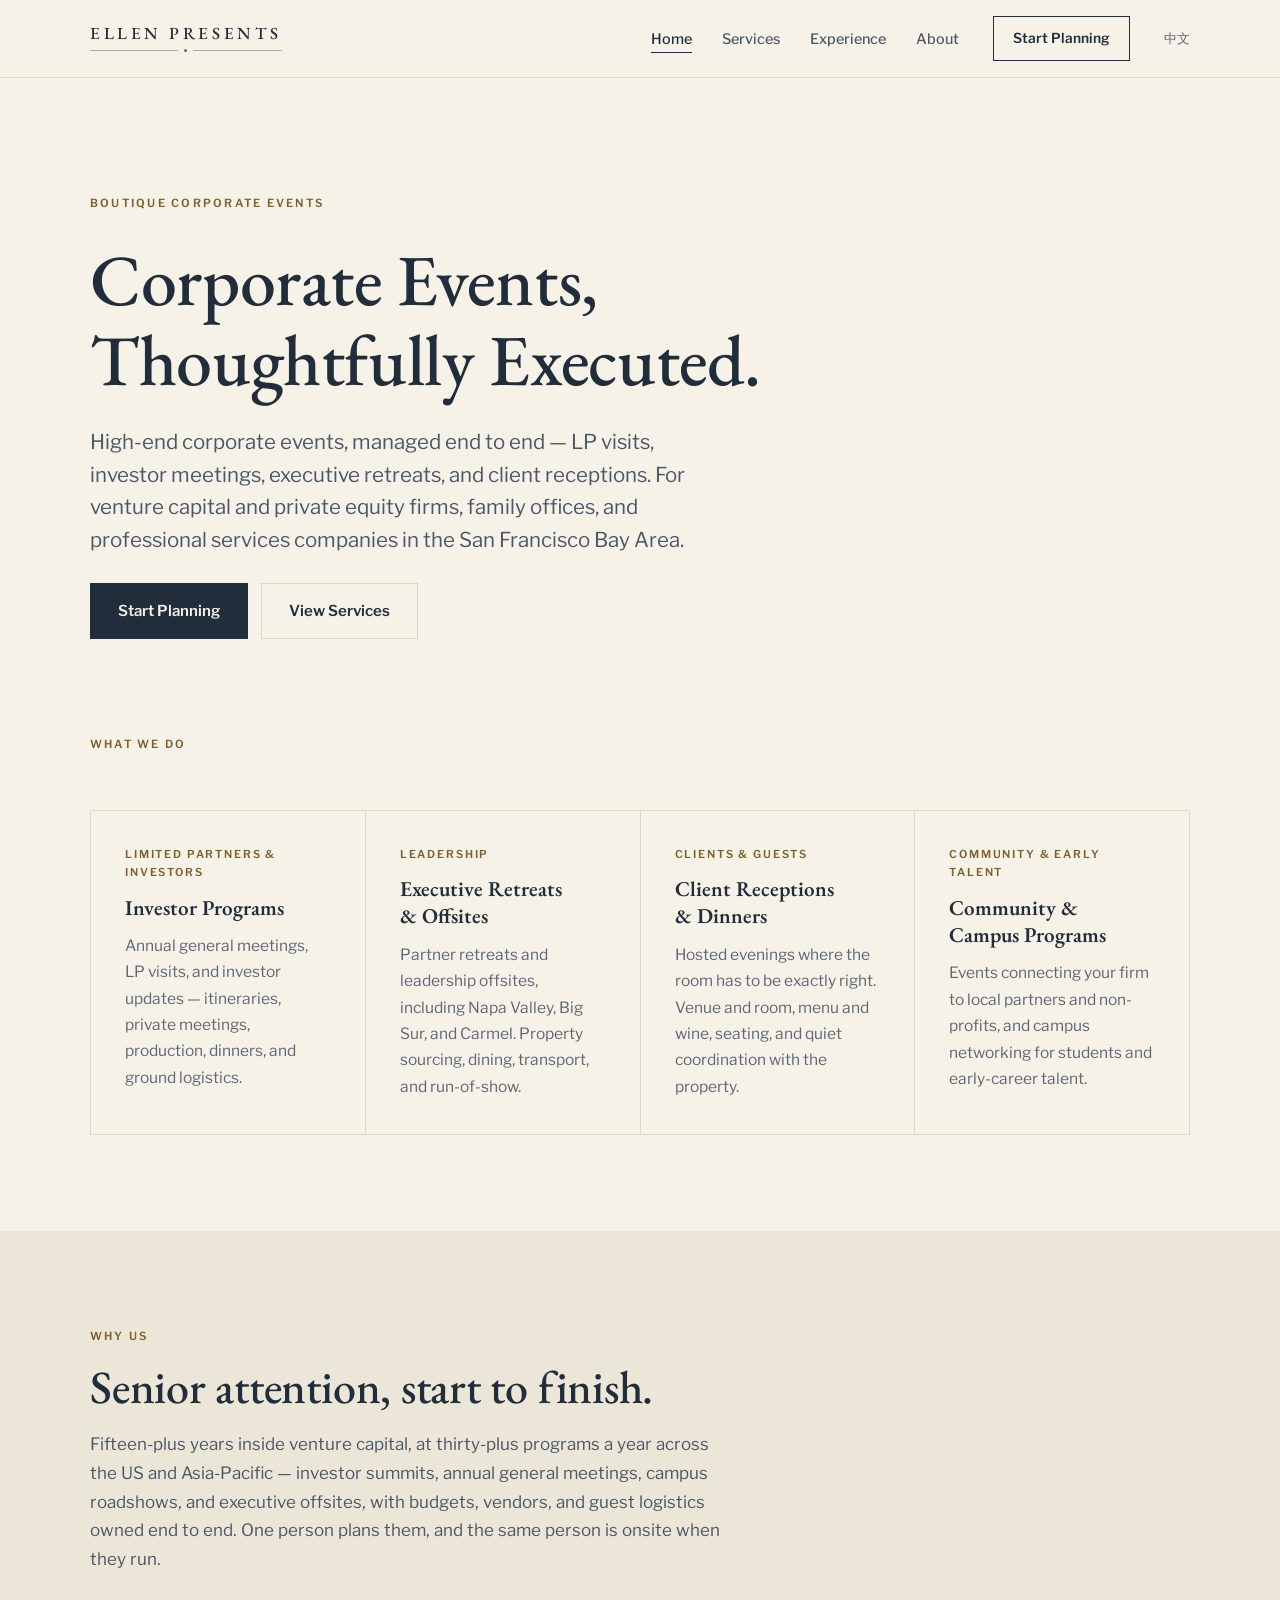
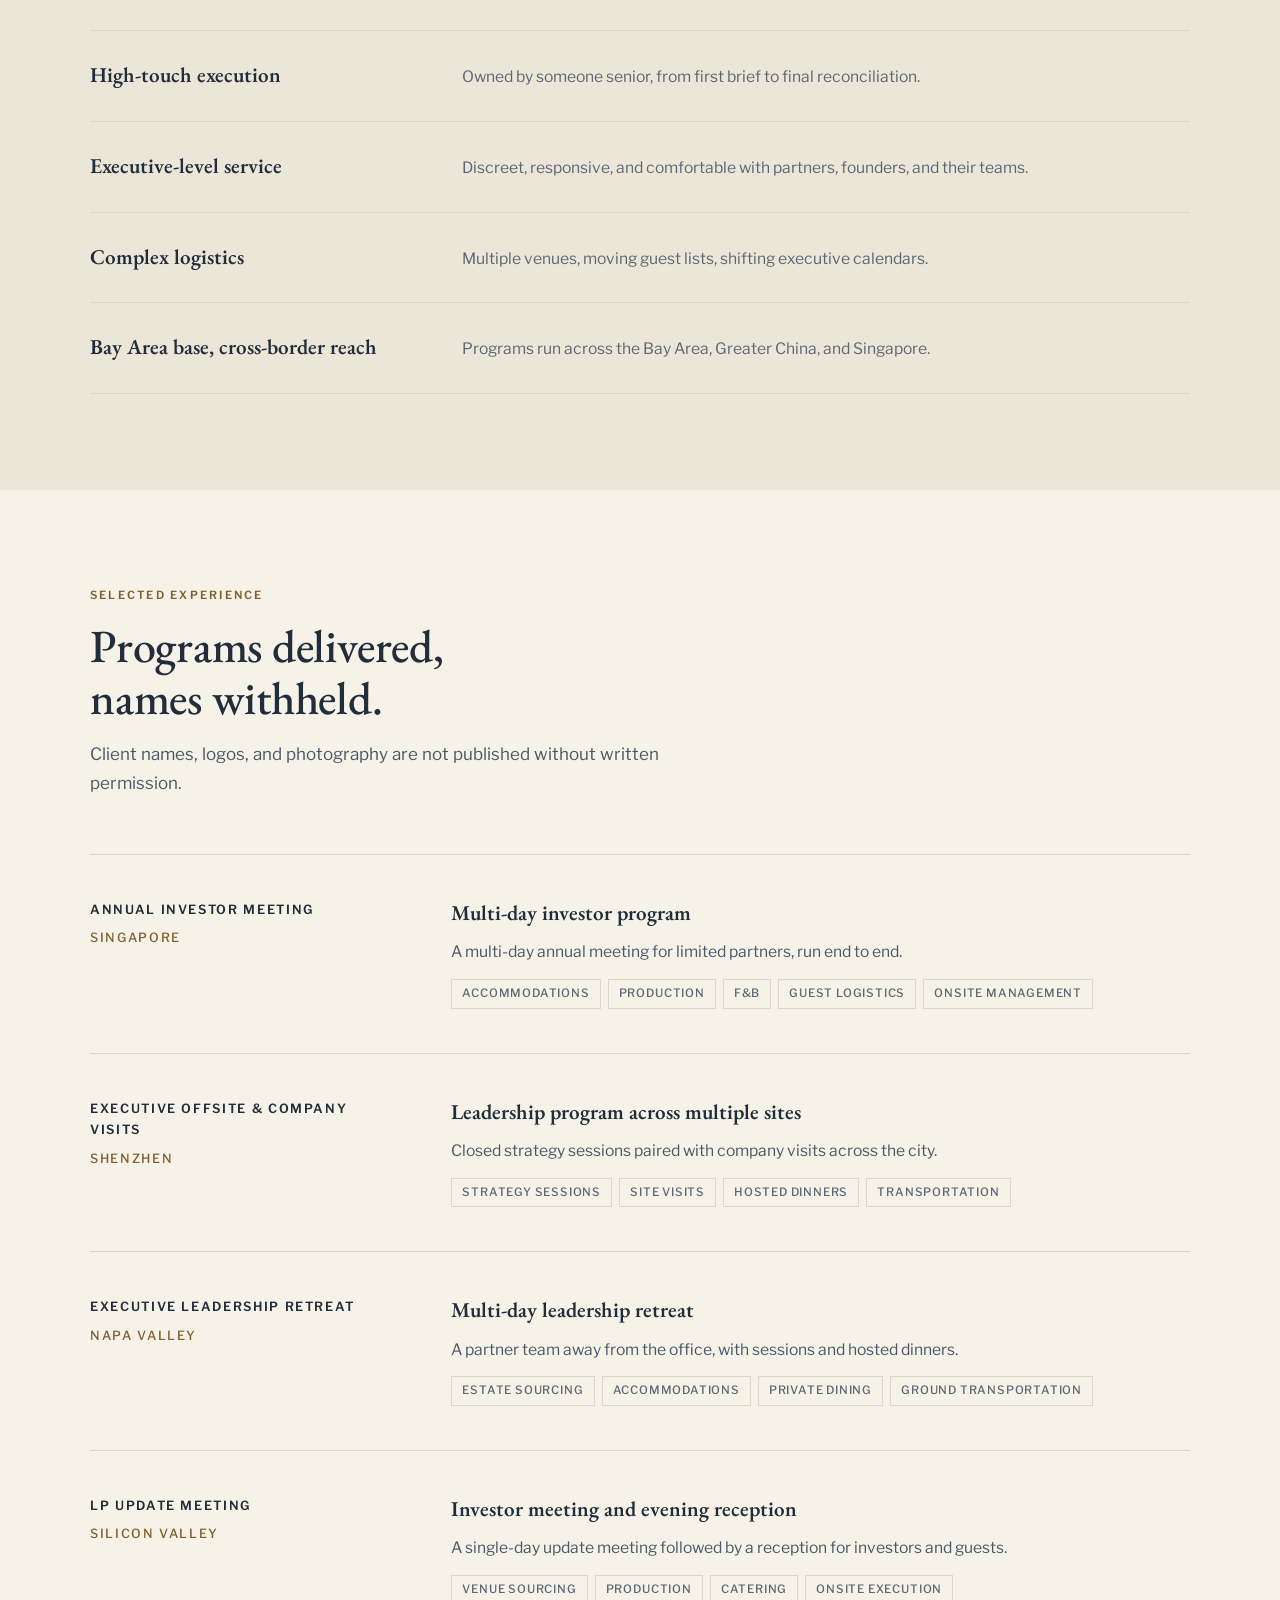
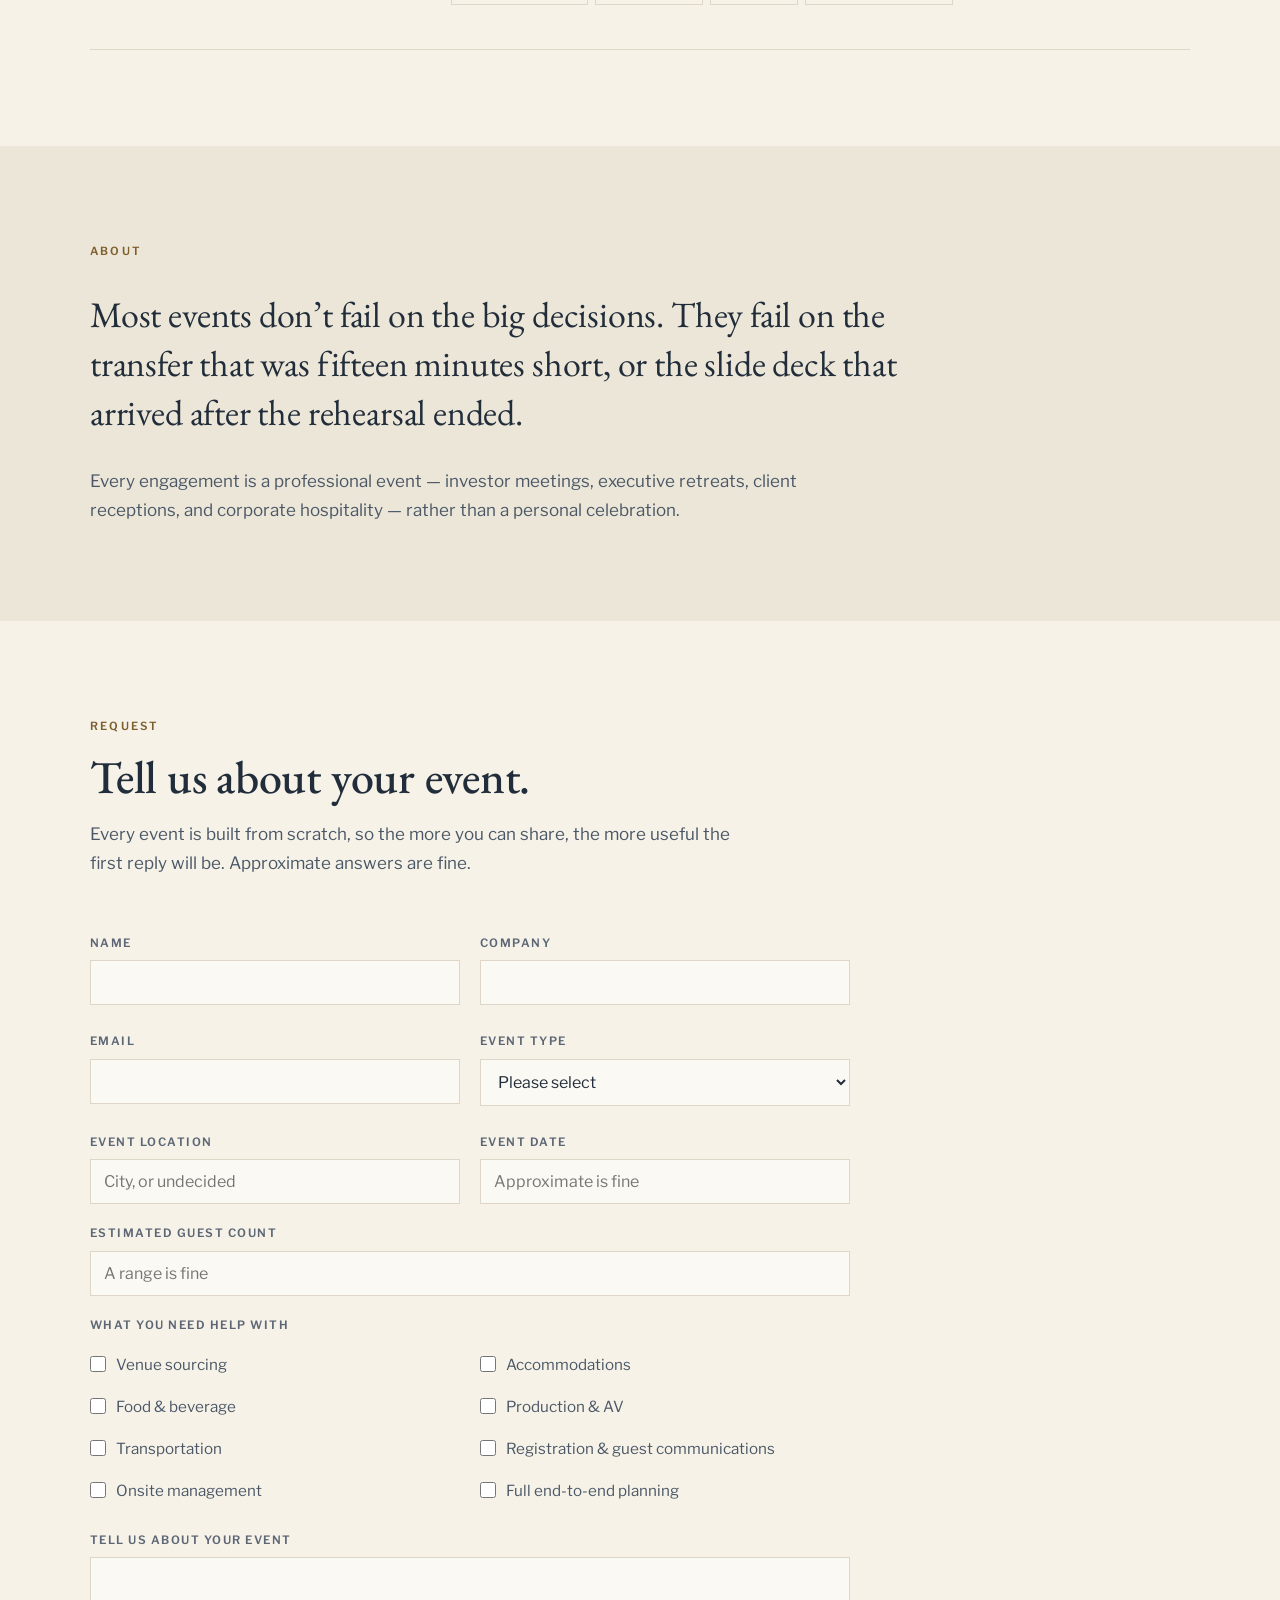
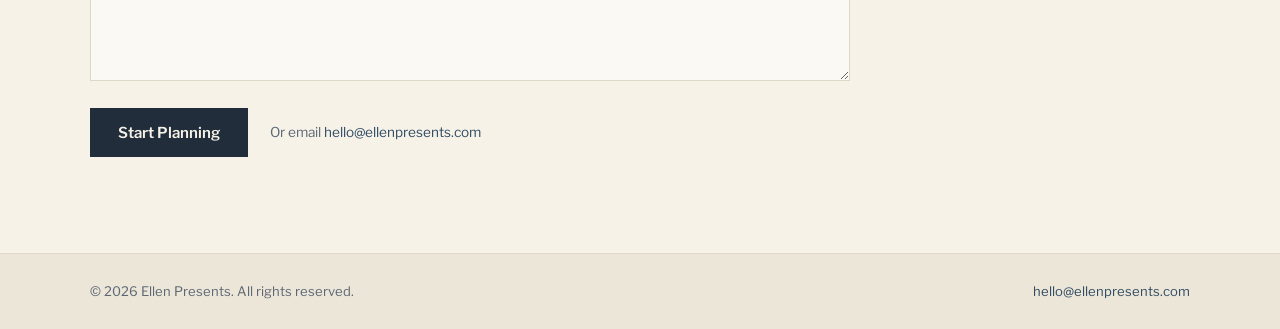
==== commit 5d21bfa6: "Version the stylesheet and script URLs GitHub Pages serves assets with a cache lifetime, so a return" ====
--- a/index.html
+++ b/index.html
@@ -12,7 +12,7 @@
   <link rel="preconnect" href="https://fonts.googleapis.com" />
   <link rel="preconnect" href="https://fonts.gstatic.com" crossorigin />
   <link rel="stylesheet" href="https://fonts.googleapis.com/css2?family=EB+Garamond:wght@400;500;600&amp;family=Libre+Franklin:wght@400;500;600&amp;display=swap" />
-  <link rel="stylesheet" href="assets/css/site.css" />
+  <link rel="stylesheet" href="assets/css/site.css?v=2" />
 </head>
 <body>
   <a class="skip-link" href="#main">Skip to content</a>
@@ -281,6 +281,6 @@
     </div>
   </footer>
 
-  <script src="assets/js/site.js"></script>
+  <script src="assets/js/site.js?v=2"></script>
 </body>
 </html>
--- a/assets/css/site.css
+++ b/assets/css/site.css
@@ -67,6 +67,22 @@
 html[lang|="zh"] label,
 html[lang|="zh"] .scope legend,
 html[lang|="zh"] .tags span { letter-spacing: 0.08em; }
+
+/* Every label here was sized for uppercase Latin, which stays legible down at
+   11px. A Chinese glyph packs many more strokes into the same em box and turns
+   to mush there, so each one comes up to at least 13px. */
+/* rem resolves against the 16px root, not the 17px body, so 0.84rem lands at
+   13.4px — one size for every label, rather than the five the Latin setting
+   had reason to distinguish by cap height. */
+html[lang|="zh"] .eyebrow,
+html[lang|="zh"] .svc .fn,
+html[lang|="zh"] .case-meta b,
+html[lang|="zh"] .case-meta span,
+html[lang|="zh"] label,
+html[lang|="zh"] .scope legend,
+html[lang|="zh"] .tags span,
+html[lang|="zh"] .nav-toggle { font-size: 0.84rem; }
+html[lang|="zh"] .nav-cta { font-size: 0.88rem; }
 /* The wordmark stays Latin on both versions. */
 html[lang|="zh"] .brand-mark { font-family: "EB Garamond", Georgia, serif; letter-spacing: 0.21em; }
 
@@ -360,6 +376,9 @@
   color: var(--brass);
 }
 .case-body { display: flex; flex-direction: column; gap: 13px; }
+/* Matches .row p and .svc p. At full body size it sat only a couple of
+   pixels under the h3 beside it and the hierarchy flattened. */
+.case-body p { font-size: 0.98rem; }
 .tags { display: flex; flex-wrap: wrap; gap: 7px; }
 .tags span {
   font-size: 0.72rem;
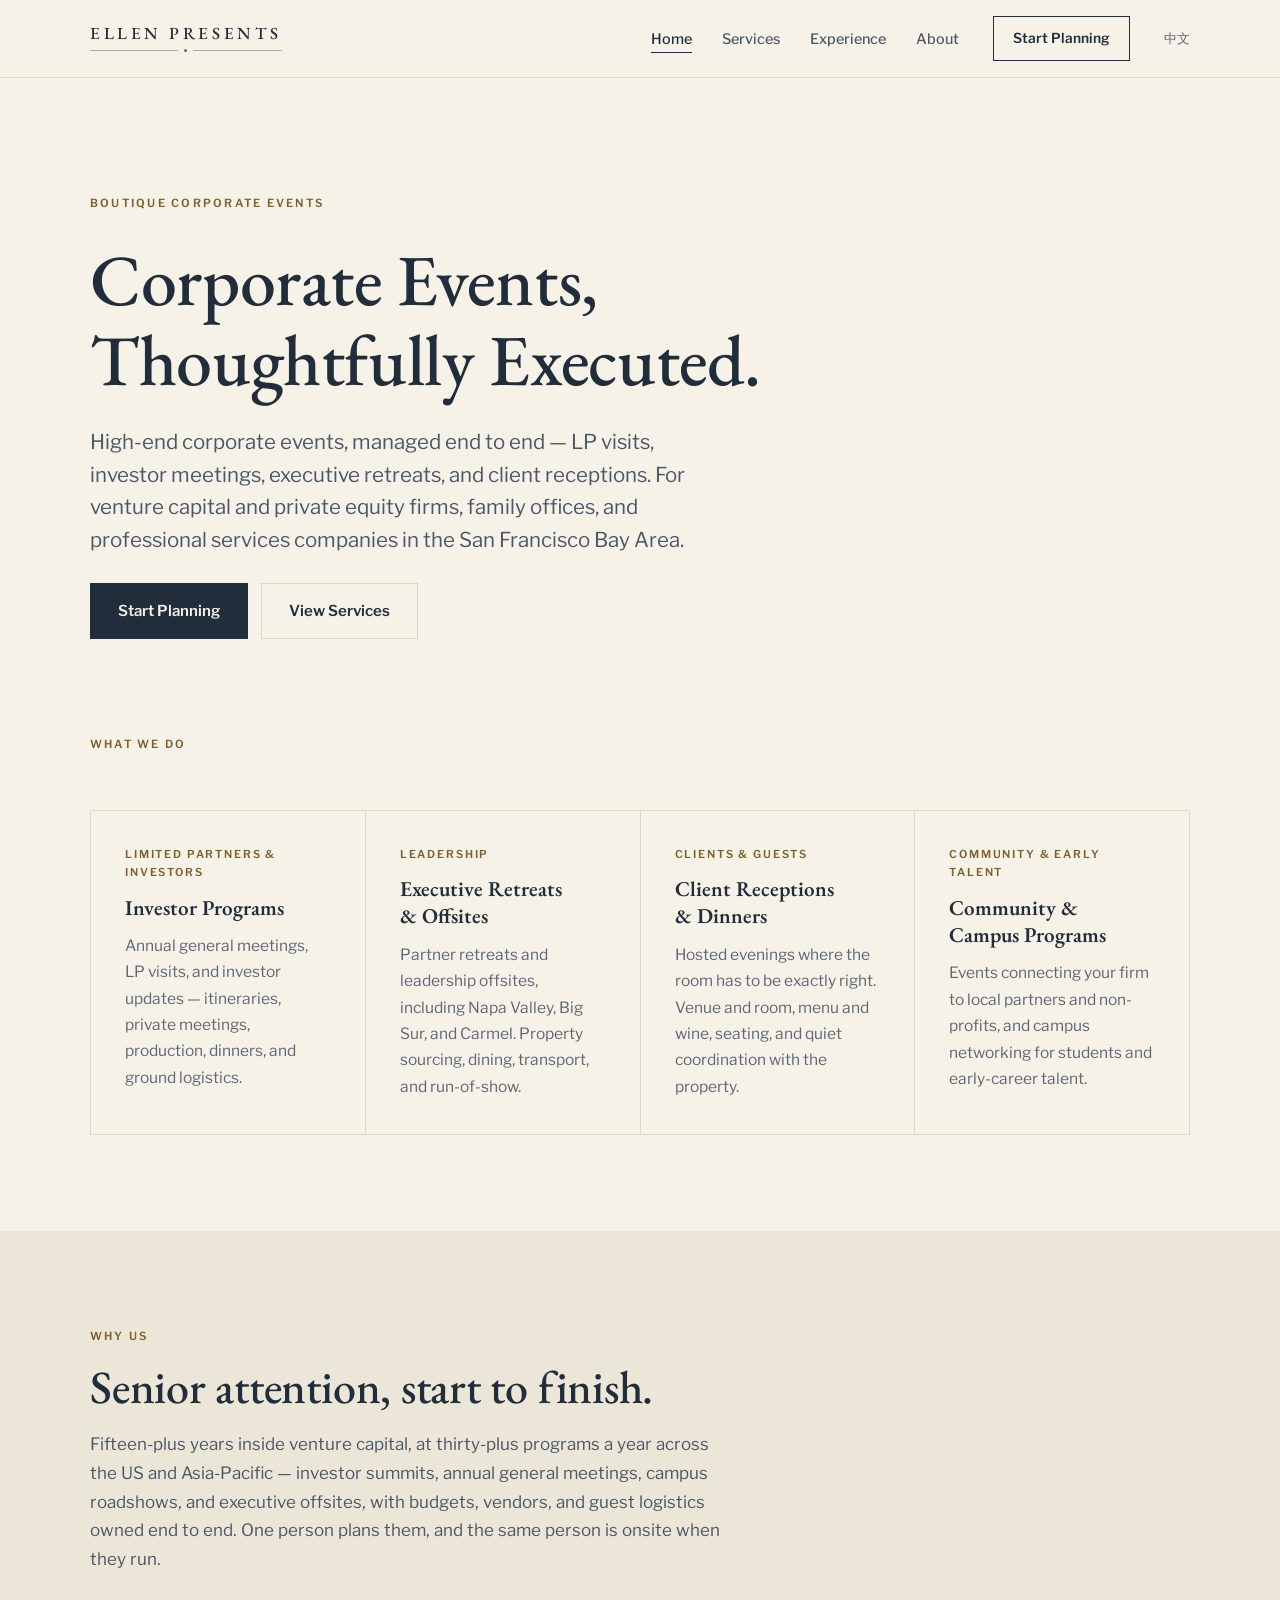
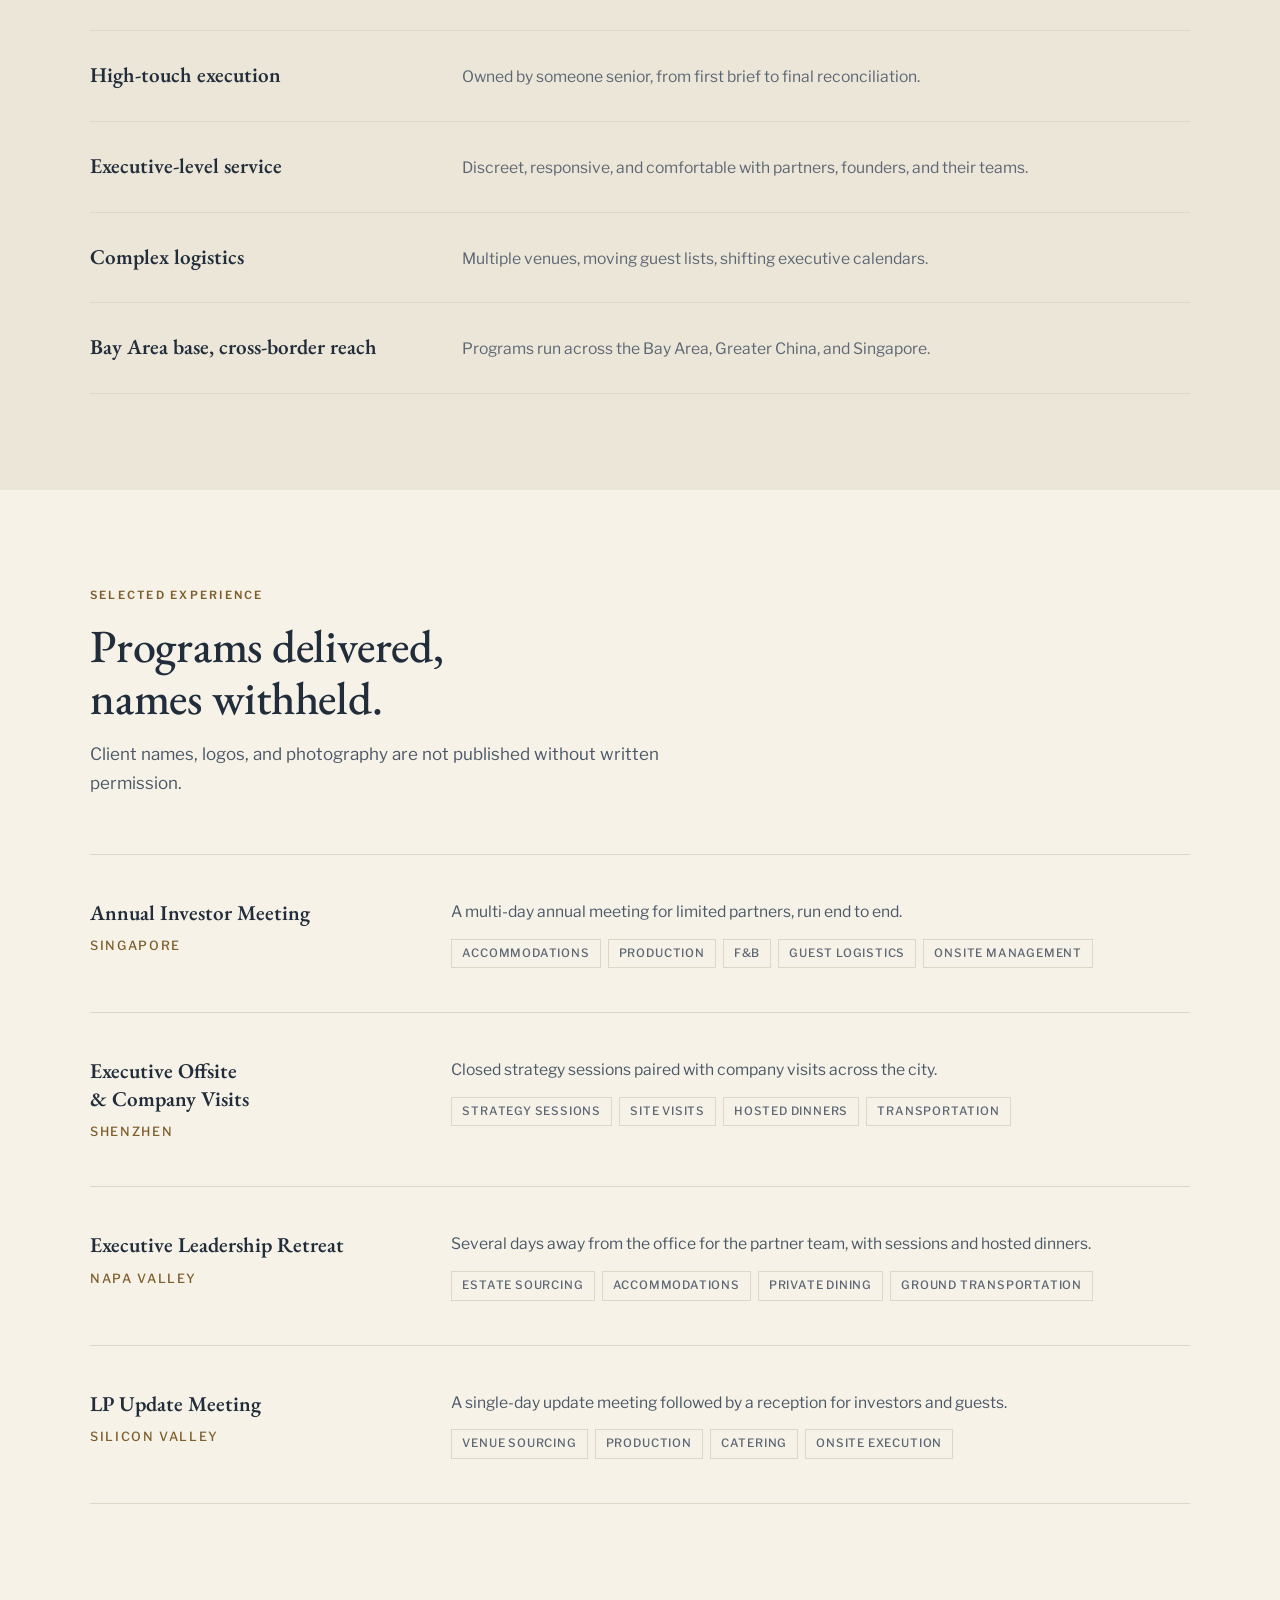
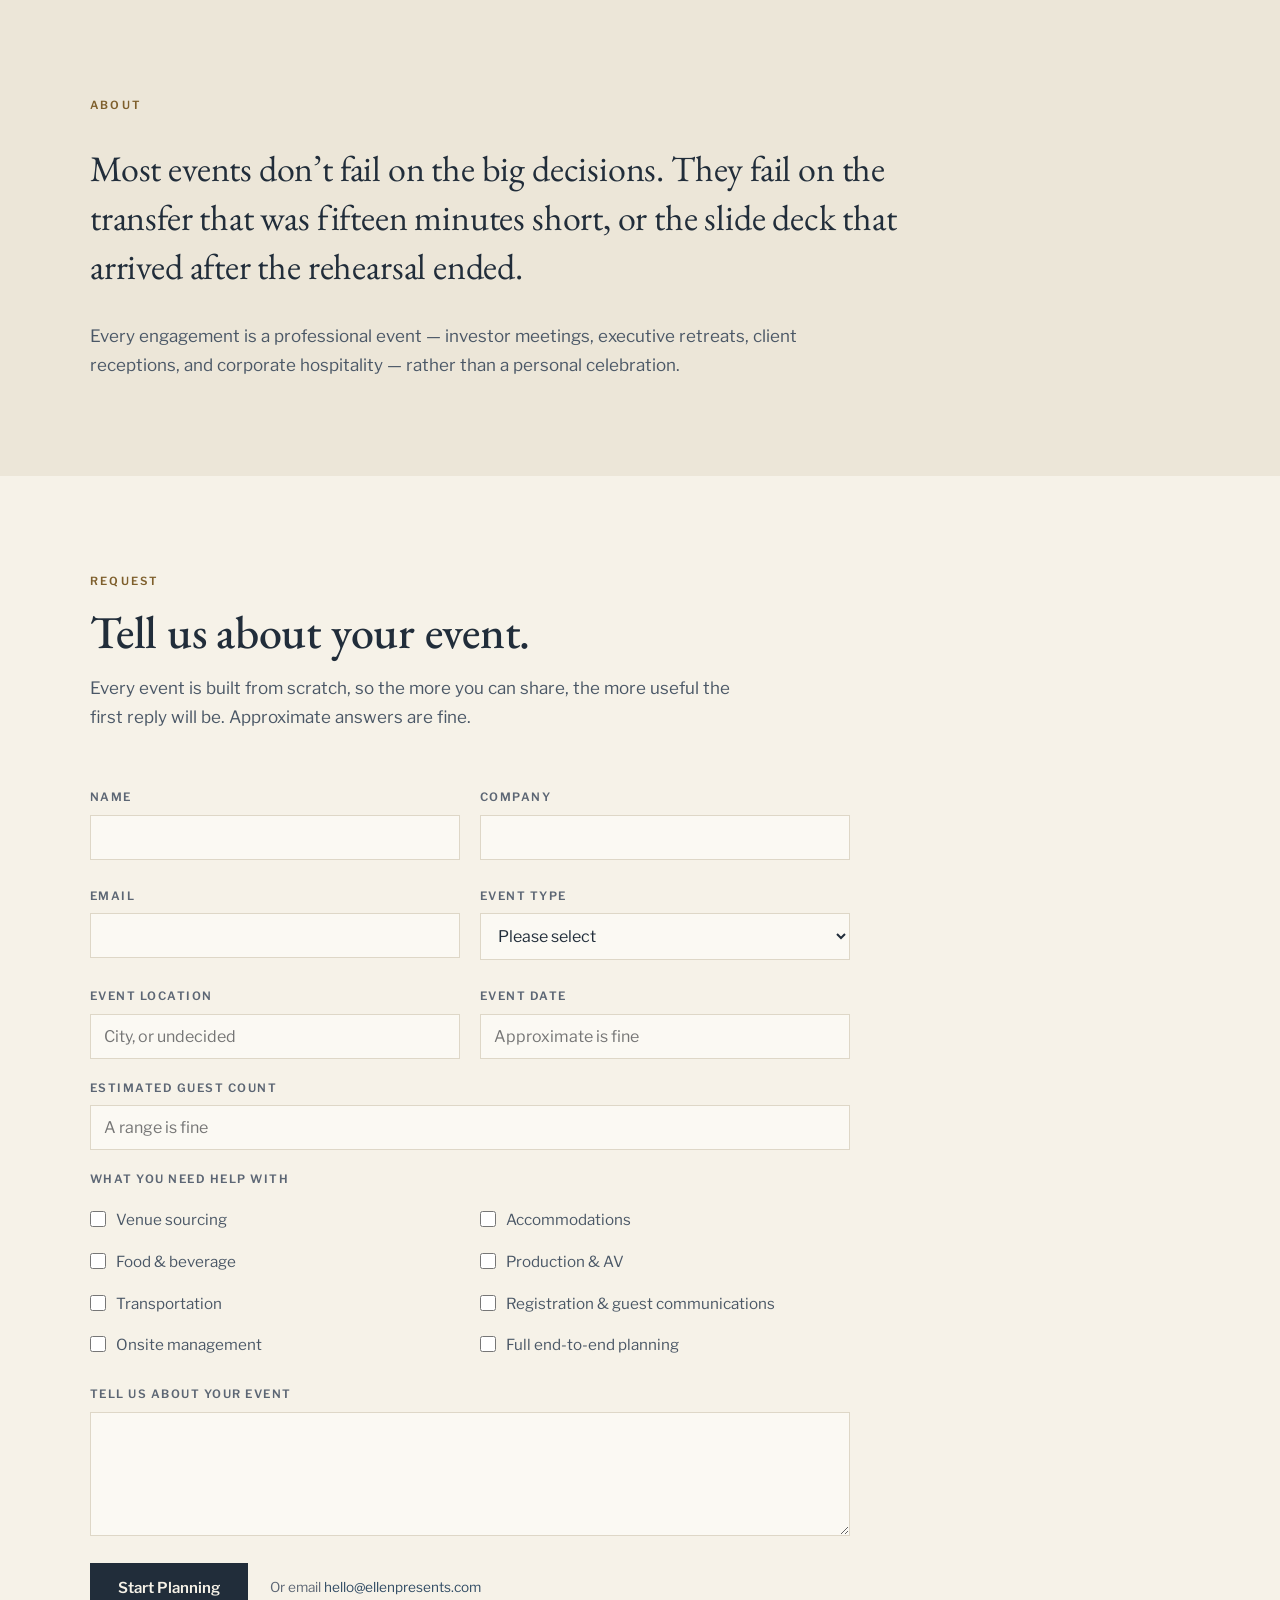
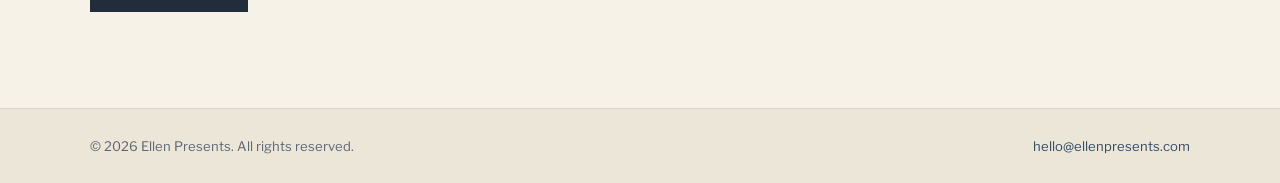
==== commit 747a3f38: "Give each case study one title instead of two Every case carried two headings that said close to the" ====
--- a/index.html
+++ b/index.html
@@ -12,7 +12,7 @@
   <link rel="preconnect" href="https://fonts.googleapis.com" />
   <link rel="preconnect" href="https://fonts.gstatic.com" crossorigin />
   <link rel="stylesheet" href="https://fonts.googleapis.com/css2?family=EB+Garamond:wght@400;500;600&amp;family=Libre+Franklin:wght@400;500;600&amp;display=swap" />
-  <link rel="stylesheet" href="assets/css/site.css?v=2" />
+  <link rel="stylesheet" href="assets/css/site.css?v=3" />
 </head>
 <body>
   <a class="skip-link" href="#main">Skip to content</a>
@@ -131,9 +131,11 @@
         </div>
         <div class="cases">
           <article class="case">
-            <div class="case-meta"><b>Annual Investor Meeting</b><span>Singapore</span></div>
-            <div class="case-body">
-              <h3>Multi-day investor program</h3>
+            <div class="case-meta">
+              <h3>Annual Investor Meeting</h3>
+              <span>Singapore</span>
+            </div>
+            <div class="case-body">
               <p>A multi-day annual meeting for limited partners, run end to end.</p>
               <div class="tags">
                 <span>Accommodations</span><span>Production</span><span>F&amp;B</span><span>Guest Logistics</span><span>Onsite Management</span>
@@ -141,9 +143,11 @@
             </div>
           </article>
           <article class="case">
-            <div class="case-meta"><b>Executive Offsite &amp; Company Visits</b><span>Shenzhen</span></div>
-            <div class="case-body">
-              <h3>Leadership program across multiple sites</h3>
+            <div class="case-meta">
+              <h3>Executive Offsite &amp; Company Visits</h3>
+              <span>Shenzhen</span>
+            </div>
+            <div class="case-body">
               <p>Closed strategy sessions paired with company visits across the city.</p>
               <div class="tags">
                 <span>Strategy Sessions</span><span>Site Visits</span><span>Hosted Dinners</span><span>Transportation</span>
@@ -151,19 +155,23 @@
             </div>
           </article>
           <article class="case">
-            <div class="case-meta"><b>Executive Leadership Retreat</b><span>Napa Valley</span></div>
-            <div class="case-body">
-              <h3>Multi-day leadership retreat</h3>
-              <p>A partner team away from the office, with sessions and hosted dinners.</p>
+            <div class="case-meta">
+              <h3>Executive Leadership Retreat</h3>
+              <span>Napa Valley</span>
+            </div>
+            <div class="case-body">
+              <p>Several days away from the office for the partner team, with sessions and hosted dinners.</p>
               <div class="tags">
                 <span>Estate Sourcing</span><span>Accommodations</span><span>Private Dining</span><span>Ground Transportation</span>
               </div>
             </div>
           </article>
           <article class="case">
-            <div class="case-meta"><b>LP Update Meeting</b><span>Silicon Valley</span></div>
-            <div class="case-body">
-              <h3>Investor meeting and evening reception</h3>
+            <div class="case-meta">
+              <h3>LP Update Meeting</h3>
+              <span>Silicon Valley</span>
+            </div>
+            <div class="case-body">
               <p>A single-day update meeting followed by a reception for investors and guests.</p>
               <div class="tags">
                 <span>Venue Sourcing</span><span>Production</span><span>Catering</span><span>Onsite Execution</span>
@@ -281,6 +289,6 @@
     </div>
   </footer>
 
-  <script src="assets/js/site.js?v=2"></script>
+  <script src="assets/js/site.js?v=3"></script>
 </body>
 </html>
--- a/assets/css/site.css
+++ b/assets/css/site.css
@@ -62,7 +62,6 @@
    apart; enough is kept to still read as a label. */
 html[lang|="zh"] .eyebrow,
 html[lang|="zh"] .svc .fn,
-html[lang|="zh"] .case-meta b,
 html[lang|="zh"] .case-meta span,
 html[lang|="zh"] label,
 html[lang|="zh"] .scope legend,
@@ -76,7 +75,6 @@
    had reason to distinguish by cap height. */
 html[lang|="zh"] .eyebrow,
 html[lang|="zh"] .svc .fn,
-html[lang|="zh"] .case-meta b,
 html[lang|="zh"] .case-meta span,
 html[lang|="zh"] label,
 html[lang|="zh"] .scope legend,
@@ -359,16 +357,11 @@
   padding: clamp(26px, 3.6vw, 44px) 0;
   border-bottom: 1px solid var(--line);
 }
-.case-meta { display: flex; flex-direction: column; gap: 7px; }
-.case-meta b {
-  font-family: var(--sans);
-  font-size: 0.79rem;
-  font-weight: 600;
-  letter-spacing: 0.13em;
-  text-transform: uppercase;
-  color: var(--ink);
-}
+/* The event name is the case's title and takes the global h3; the
+   location sits under it as a label. */
+.case-meta { display: flex; flex-direction: column; gap: 9px; }
 .case-meta span {
+  font-family: var(--sans);
   font-size: 0.79rem;
   font-weight: 500;
   letter-spacing: 0.13em;
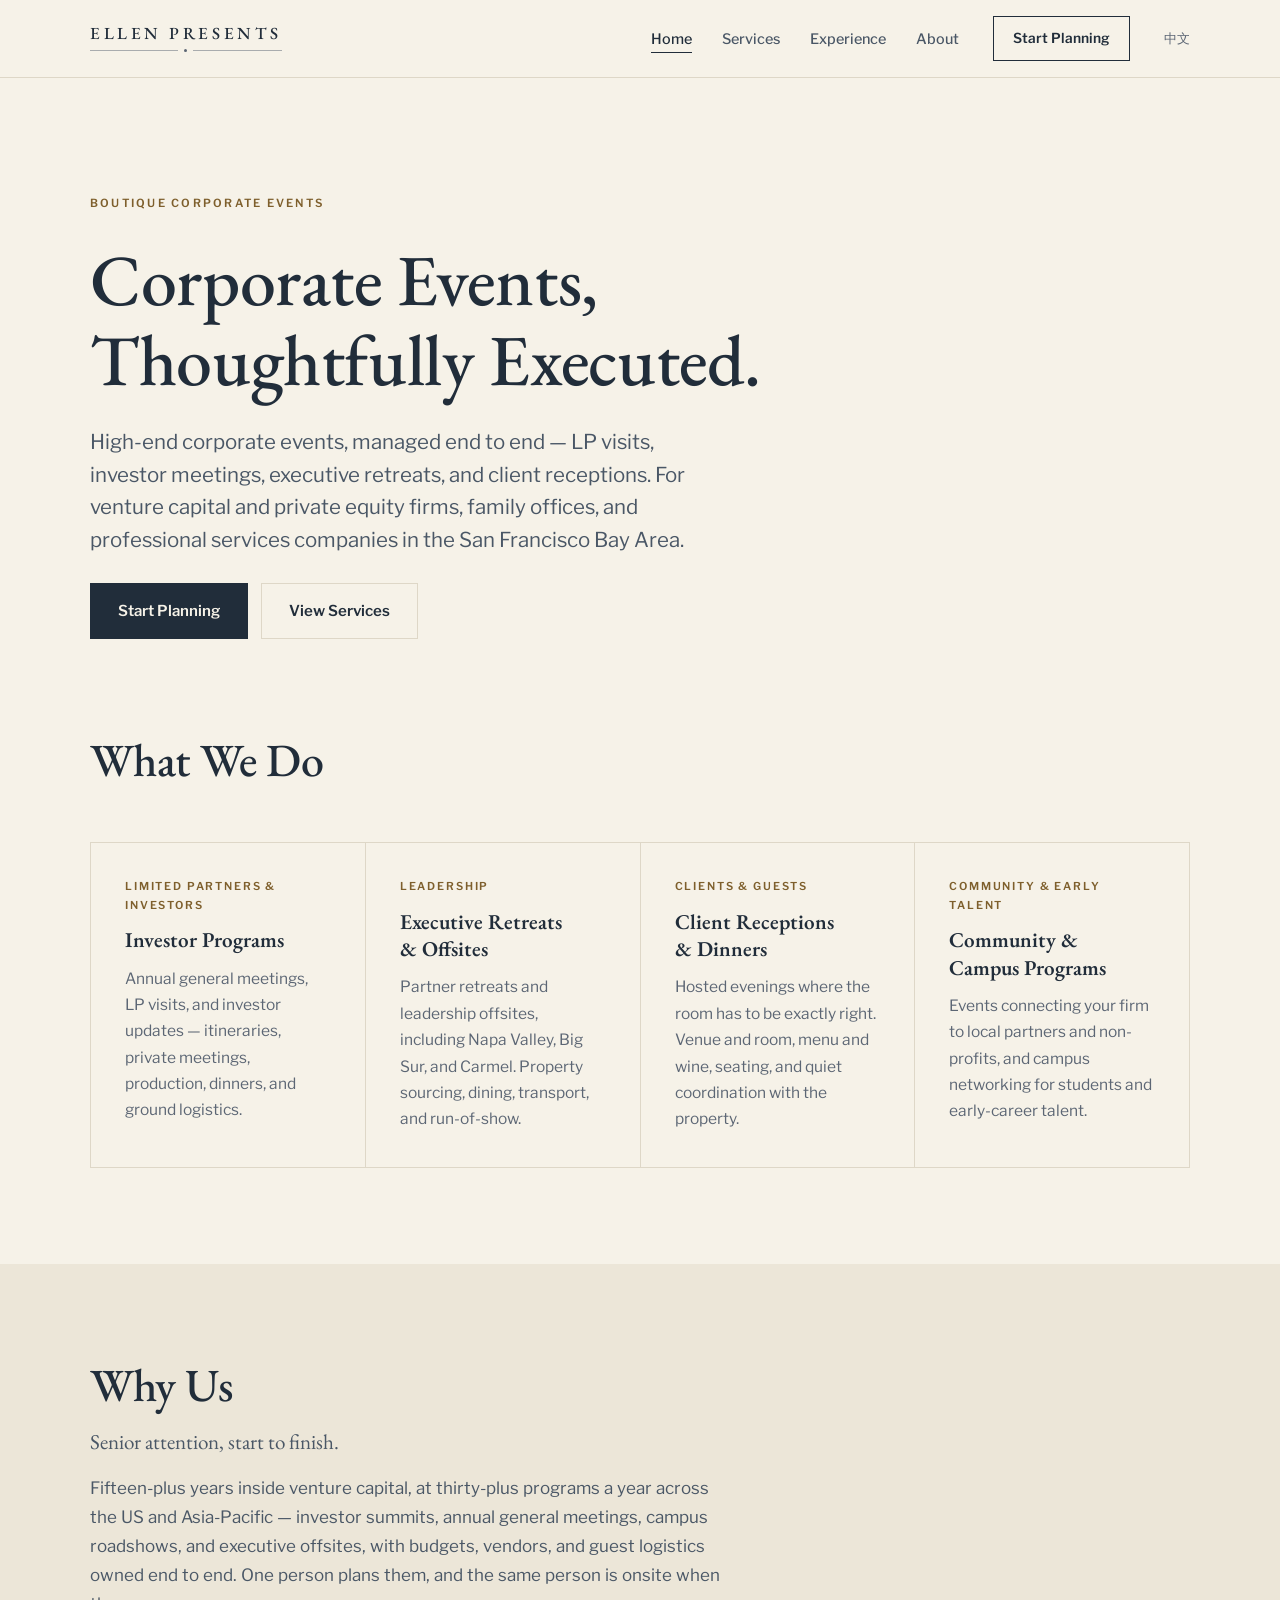
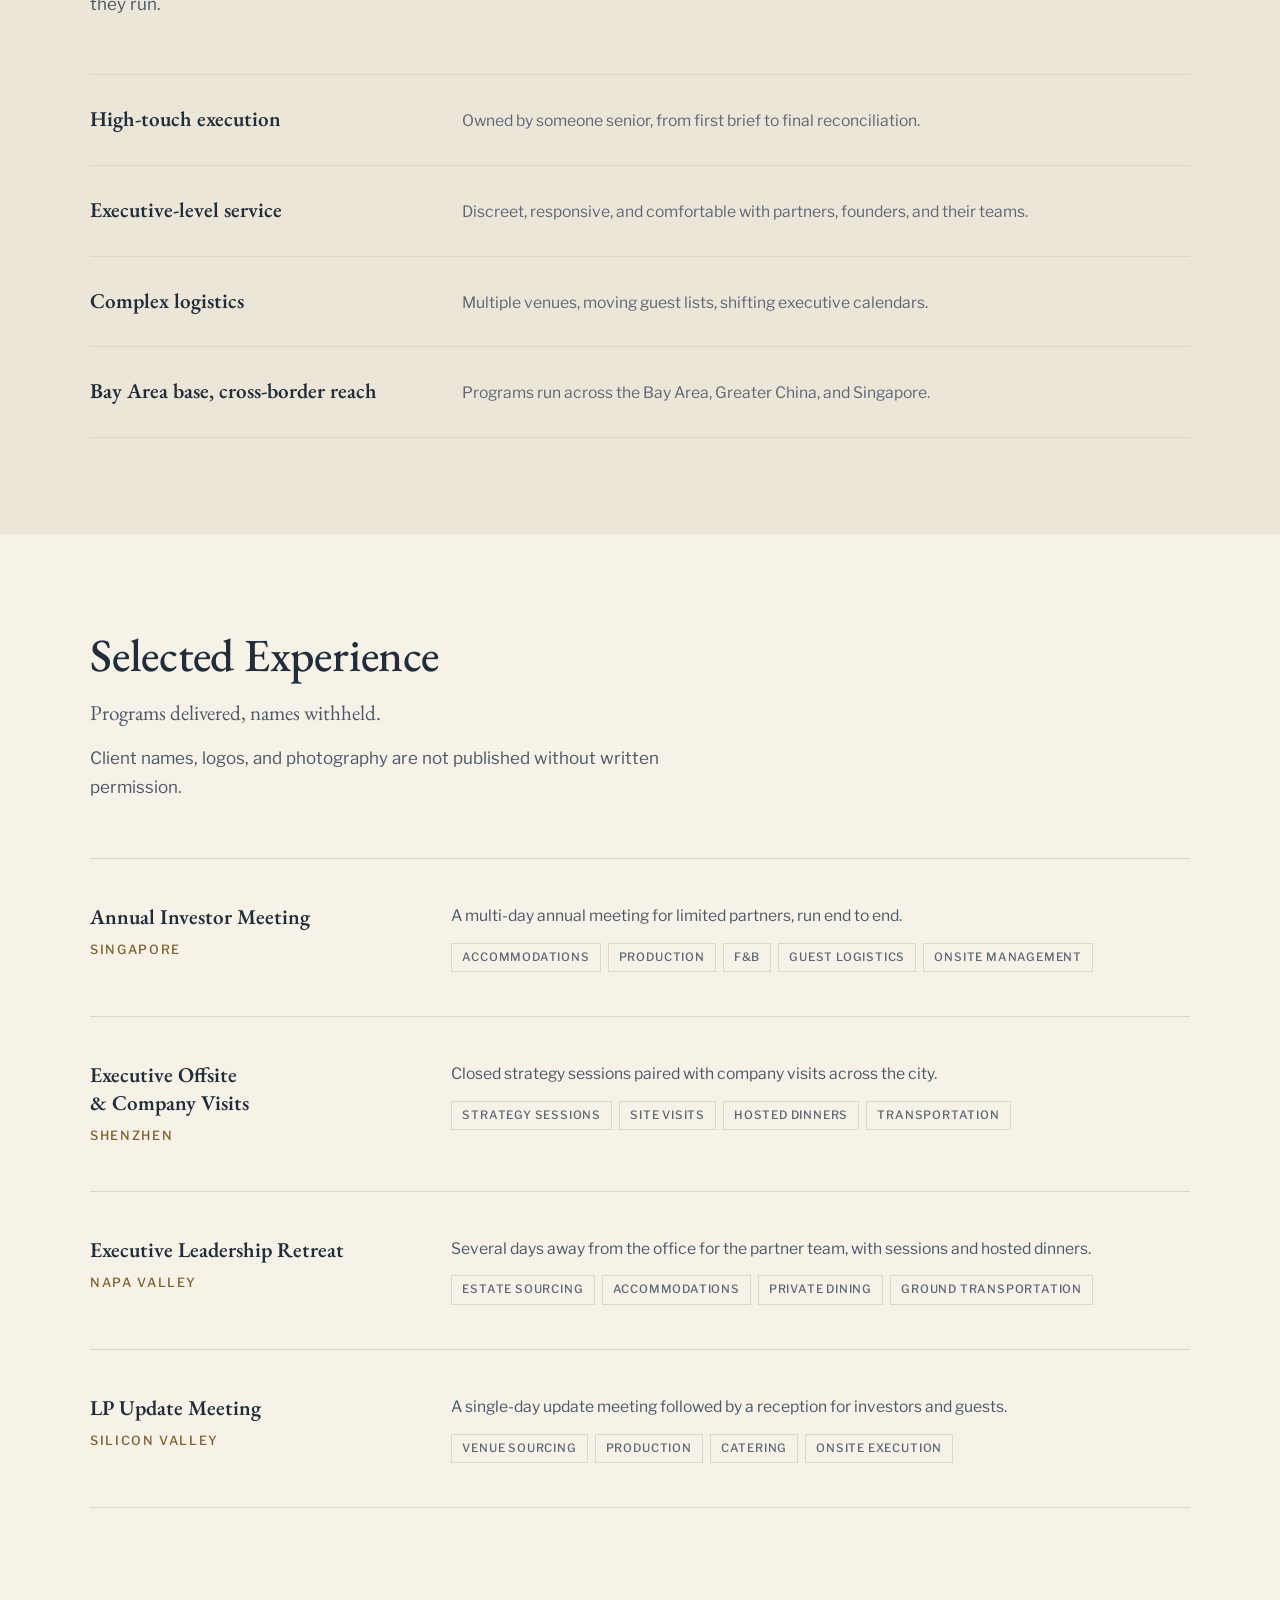
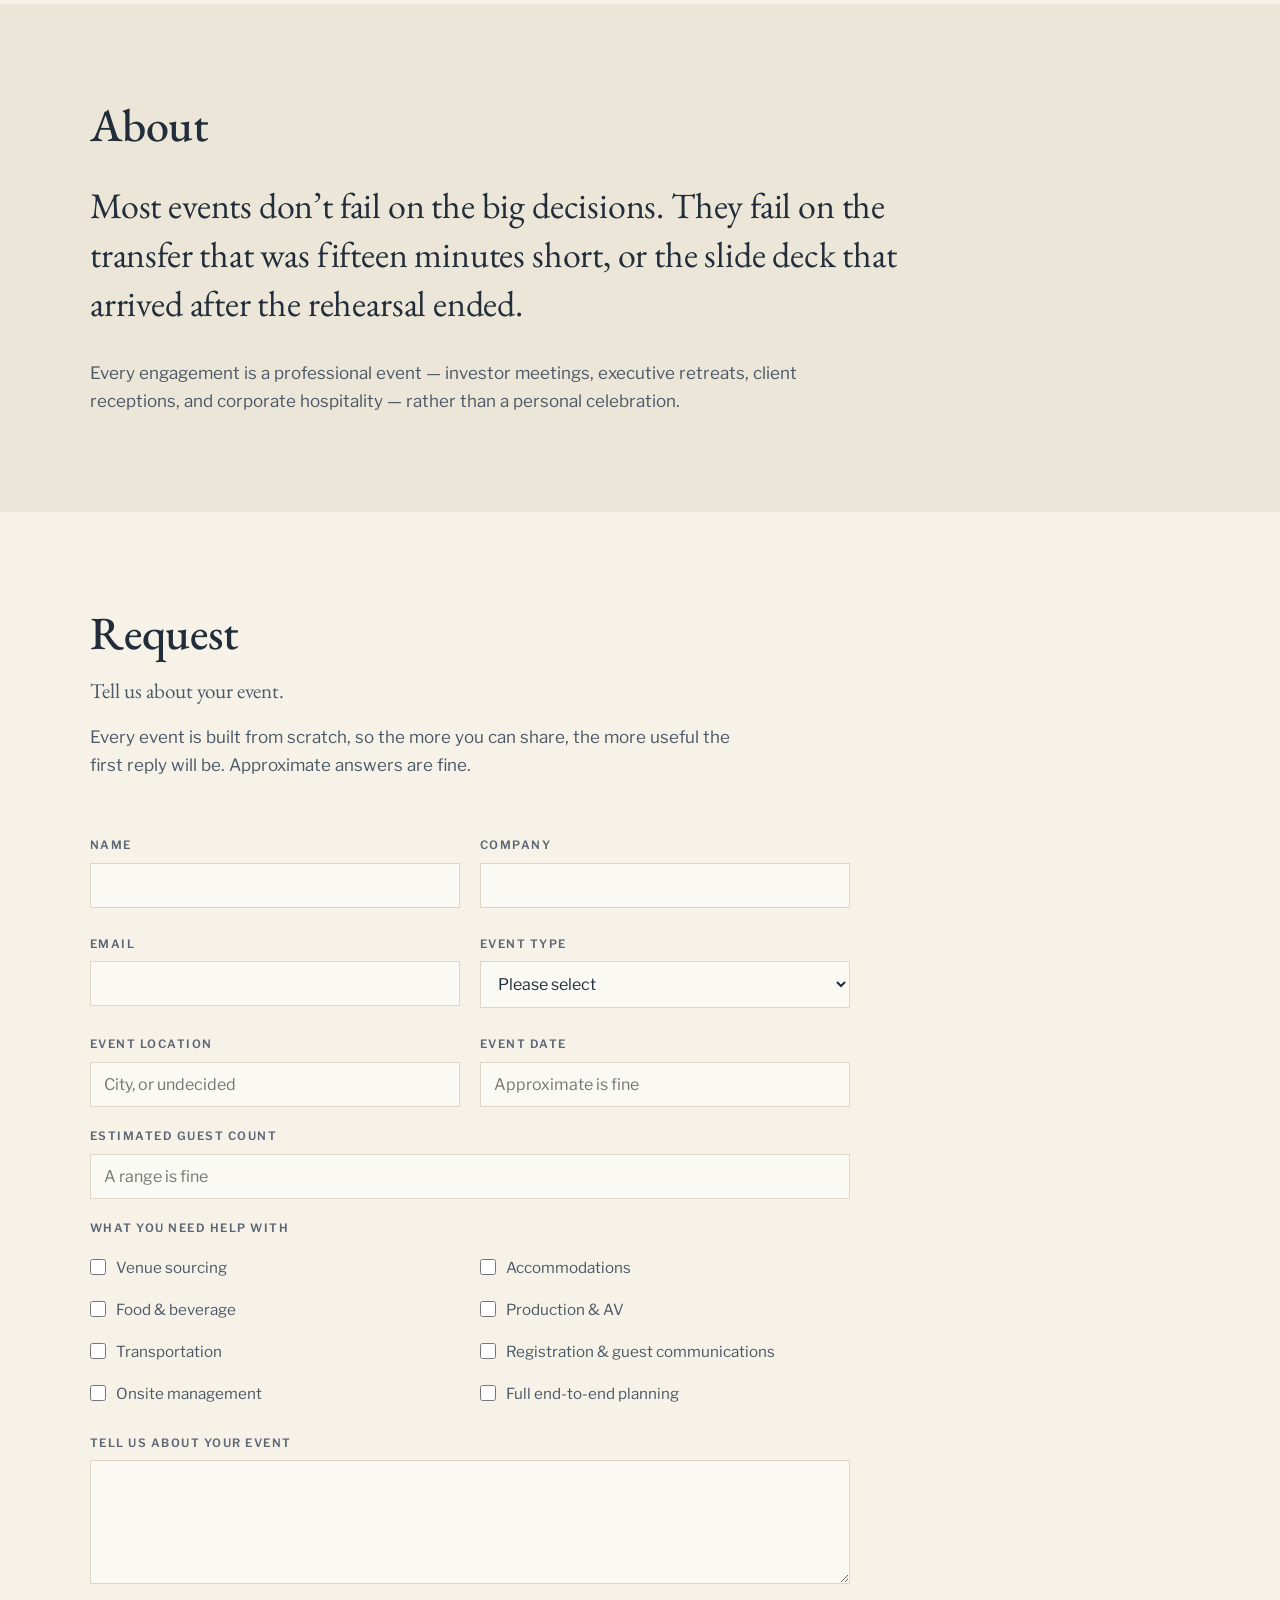
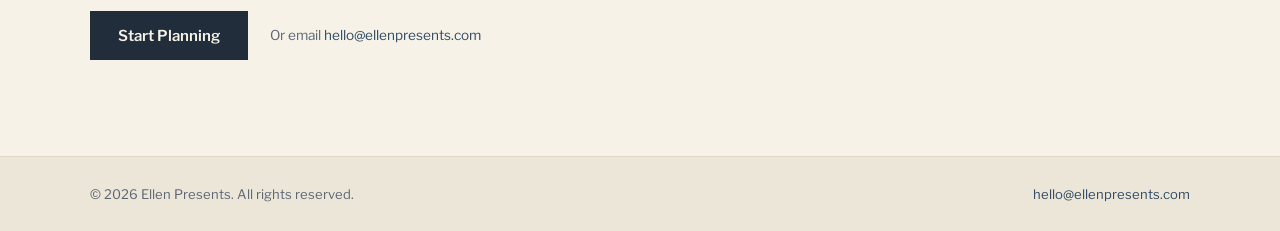
==== commit cc9f2d4c: "Title each section by its own name Removing the "Six kinds of event" headline earlier left What We D" ====
--- a/index.html
+++ b/index.html
@@ -12,7 +12,7 @@
   <link rel="preconnect" href="https://fonts.googleapis.com" />
   <link rel="preconnect" href="https://fonts.gstatic.com" crossorigin />
   <link rel="stylesheet" href="https://fonts.googleapis.com/css2?family=EB+Garamond:wght@400;500;600&amp;family=Libre+Franklin:wght@400;500;600&amp;display=swap" />
-  <link rel="stylesheet" href="assets/css/site.css?v=3" />
+  <link rel="stylesheet" href="assets/css/site.css?v=4" />
 </head>
 <body>
   <a class="skip-link" href="#main">Skip to content</a>
@@ -61,7 +61,7 @@
     <section class="sec" id="services">
       <div class="wrap">
         <div class="sec-head">
-          <p class="eyebrow">What We Do</p>
+          <h2>What We Do</h2>
         </div>
         <div class="svc-grid">
           <article class="svc">
@@ -91,8 +91,8 @@
     <section class="sec sec-sand2" id="why">
       <div class="wrap">
         <div class="sec-head">
-          <p class="eyebrow">Why Us</p>
-          <h2>Senior attention, start to finish.</h2>
+          <h2>Why Us</h2>
+          <p class="sec-sub">Senior attention, start to finish.</p>
           <p>
             Fifteen-plus years inside venture capital, at thirty-plus programs a year
             across the US and Asia-Pacific &mdash; investor summits, annual general
@@ -125,8 +125,8 @@
     <section class="sec" id="experience">
       <div class="wrap">
         <div class="sec-head">
-          <p class="eyebrow">Selected Experience</p>
-          <h2>Programs delivered, names withheld.</h2>
+          <h2>Selected Experience</h2>
+          <p class="sec-sub">Programs delivered, names withheld.</p>
           <p>Client names, logos, and photography are not published without written permission.</p>
         </div>
         <div class="cases">
@@ -184,7 +184,7 @@
 
     <section class="sec sec-sand2" id="about">
       <div class="wrap stack" style="gap: 30px;">
-        <p class="eyebrow">About</p>
+        <h2>About</h2>
         <p class="pull">
           Most events don&rsquo;t fail on the big decisions. They fail on the transfer that
           was fifteen minutes short, or the slide deck that arrived after the rehearsal ended.
@@ -200,8 +200,8 @@
     <section class="sec" id="request">
       <div class="wrap">
         <div class="sec-head">
-          <p class="eyebrow">Request</p>
-          <h2>Tell us about your event.</h2>
+          <h2>Request</h2>
+          <p class="sec-sub">Tell us about your event.</p>
           <p>
             Every event is built from scratch, so the more you can share, the more useful
             the first reply will be. Approximate answers are fine.
@@ -289,6 +289,6 @@
     </div>
   </footer>
 
-  <script src="assets/js/site.js?v=3"></script>
+  <script src="assets/js/site.js?v=4"></script>
 </body>
 </html>
--- a/assets/css/site.css
+++ b/assets/css/site.css
@@ -57,6 +57,7 @@
 html[lang|="zh"] h3 { font-size: 1.2rem; }
 html[lang|="zh"] .pull { font-size: clamp(1.3rem, 2.4vw, 1.85rem); line-height: 1.6; letter-spacing: 0; }
 html[lang|="zh"] .lede { font-size: clamp(1.02rem, 1.4vw, 1.18rem); line-height: 1.8; }
+html[lang|="zh"] .sec-sub { font-size: 1.25rem; line-height: 1.6; }
 html[lang|="zh"] body { line-height: 1.85; }
 /* Uppercase does nothing to CJK, and 0.2em tracking pulls the characters
    apart; enough is kept to still read as a label. */
@@ -301,6 +302,15 @@
 .narrow { display: flex; flex-direction: column; gap: 22px; max-width: 640px; }
 
 .sec-head { display: flex; flex-direction: column; gap: 16px; max-width: 640px; margin-bottom: clamp(34px, 4.5vw, 56px); }
+/* Each section is titled by its own name, which matches the nav; the sentence
+   that used to be the heading drops to a subtitle under it — bigger than body
+   copy, well clear of the heading. */
+.sec-sub {
+  font-family: var(--display);
+  font-size: 1.32rem;
+  line-height: 1.45;
+  color: var(--umber);
+}
 
 /* ---------------------------------------------------------- Hero */
 .hero { padding: clamp(60px, 9vw, 122px) 0 0; }
